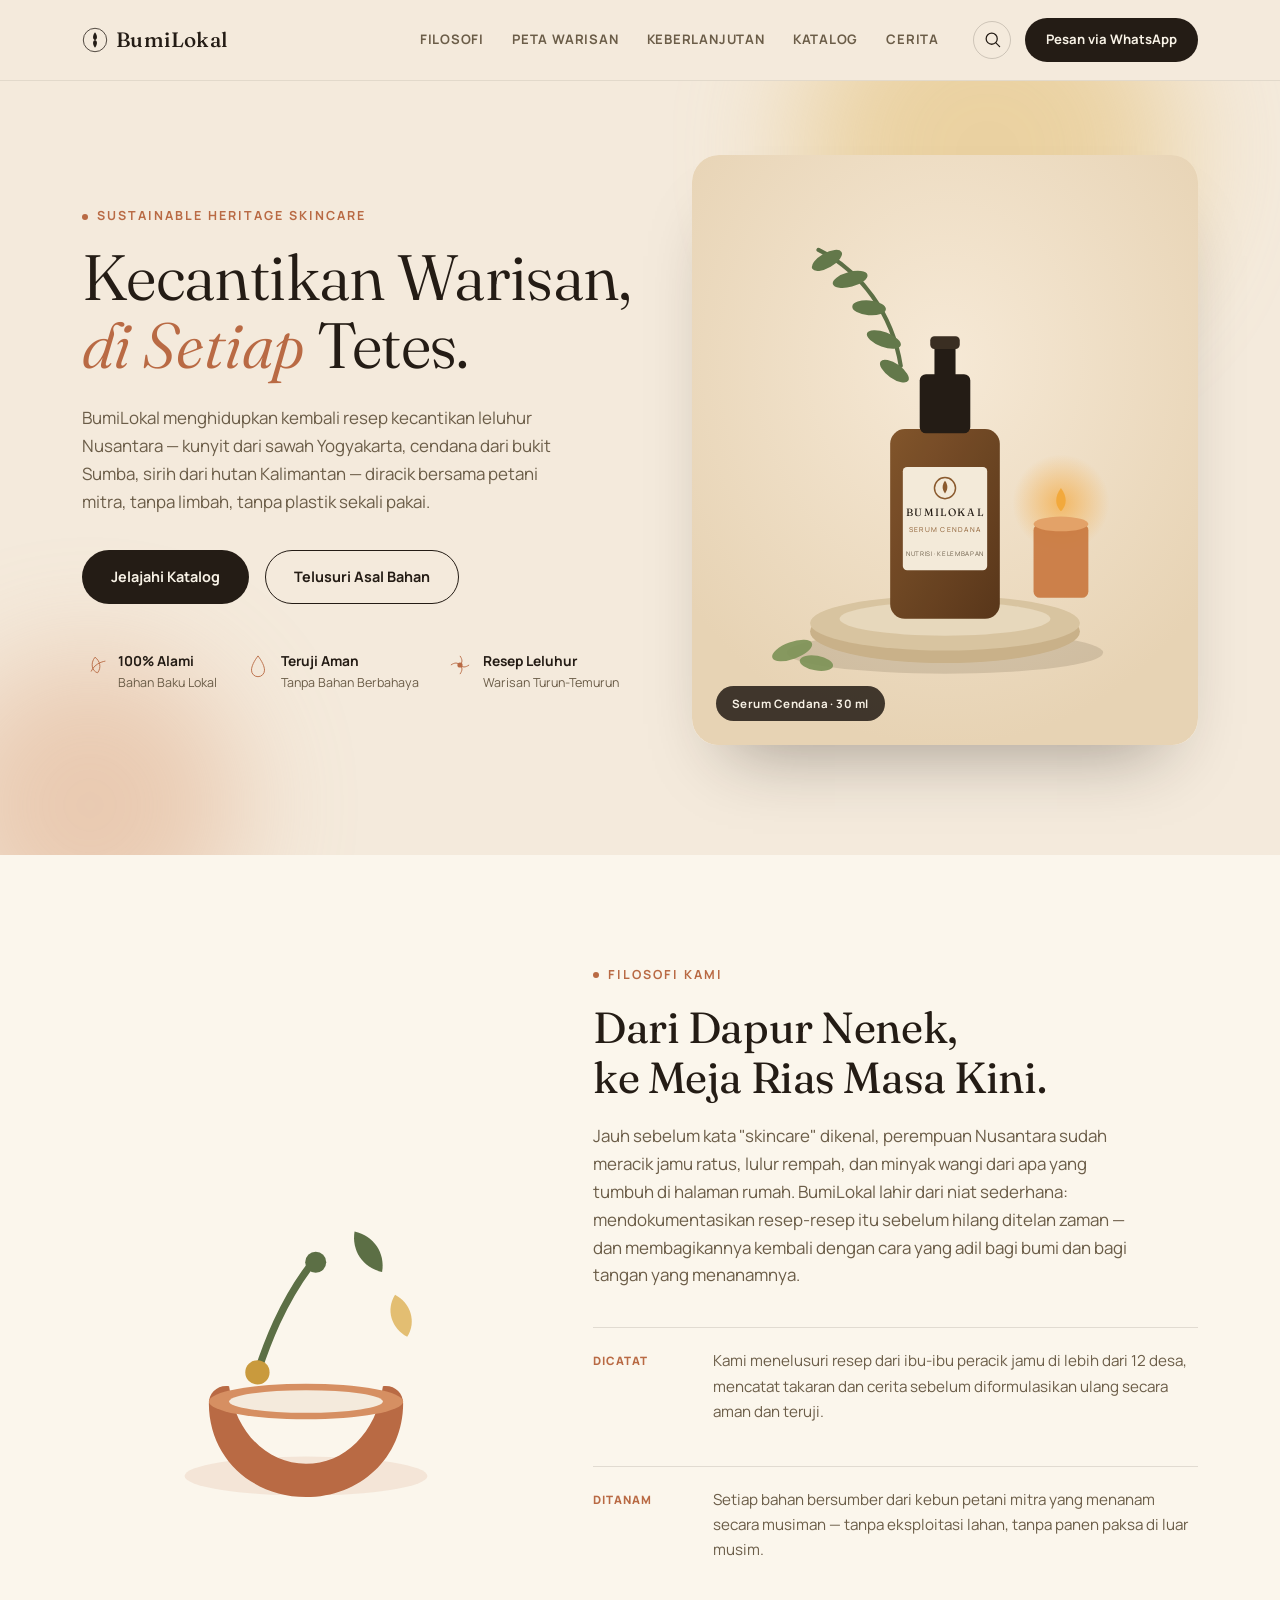
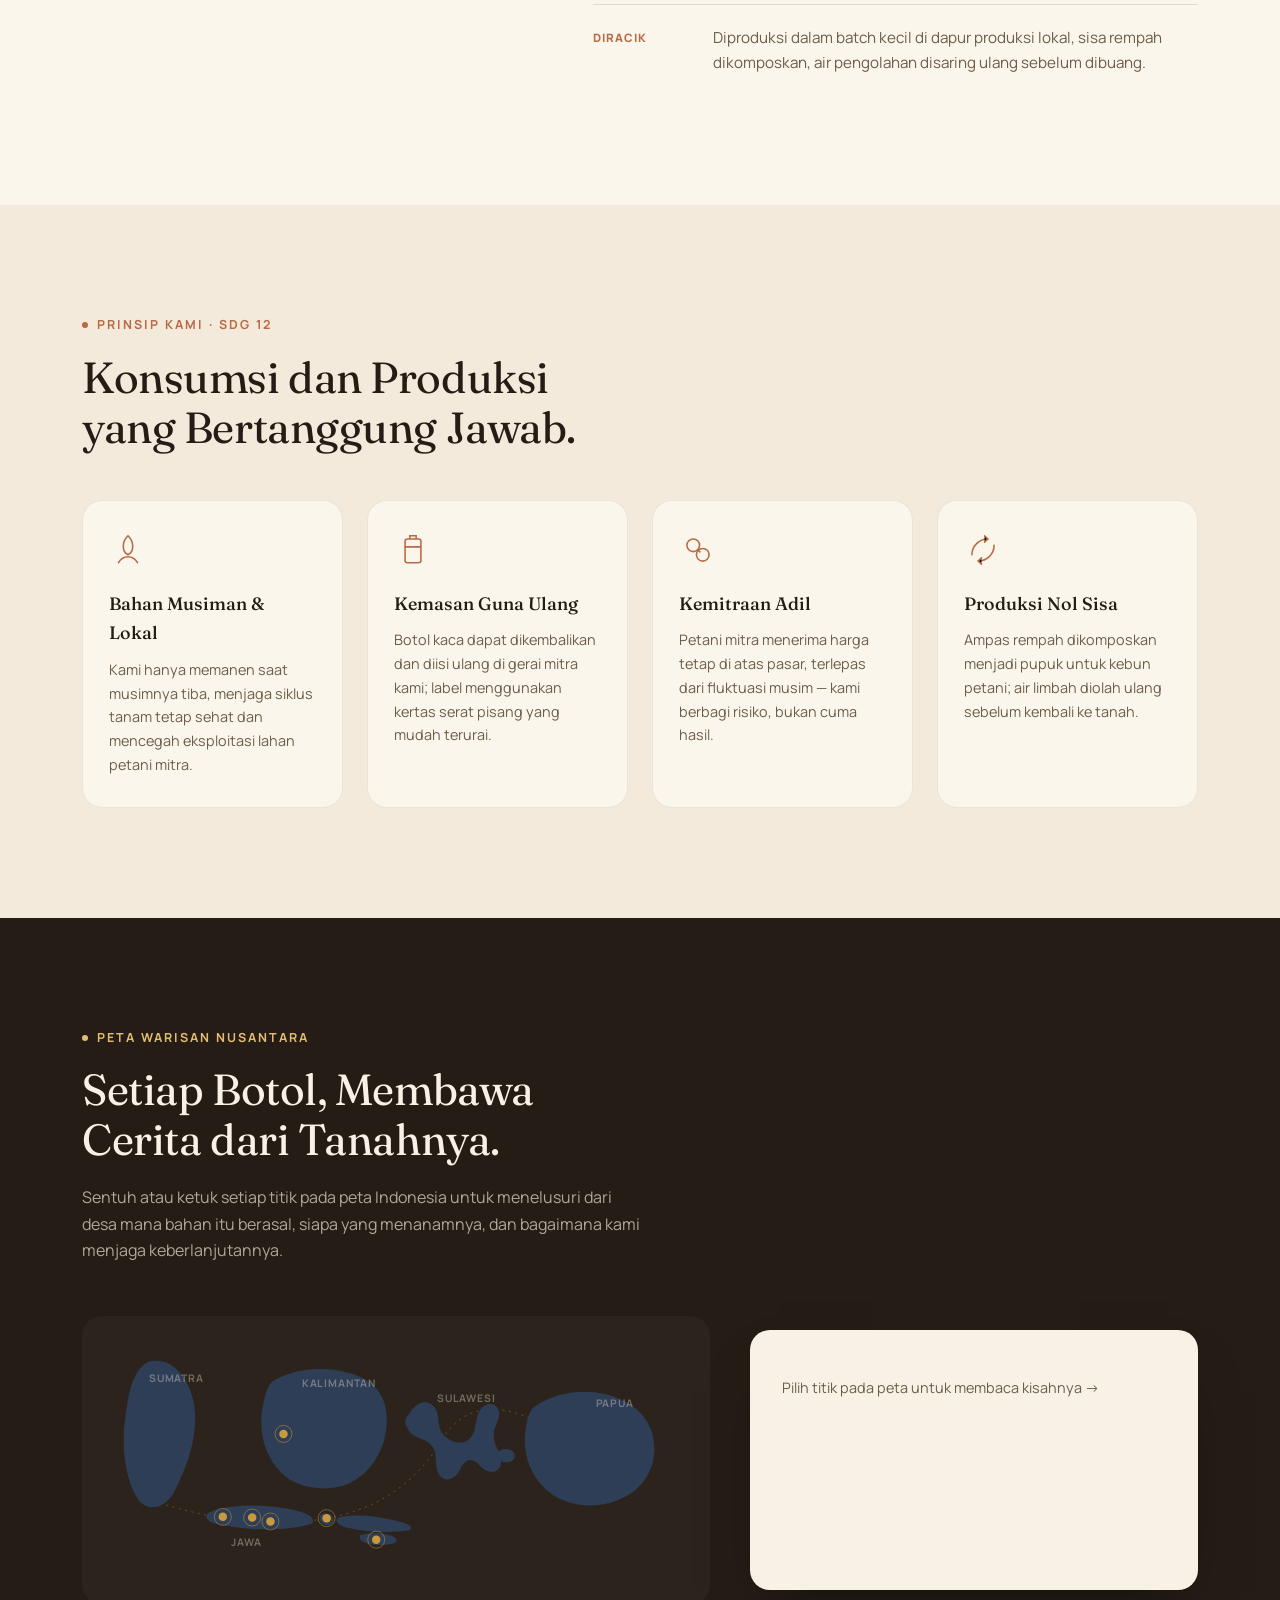
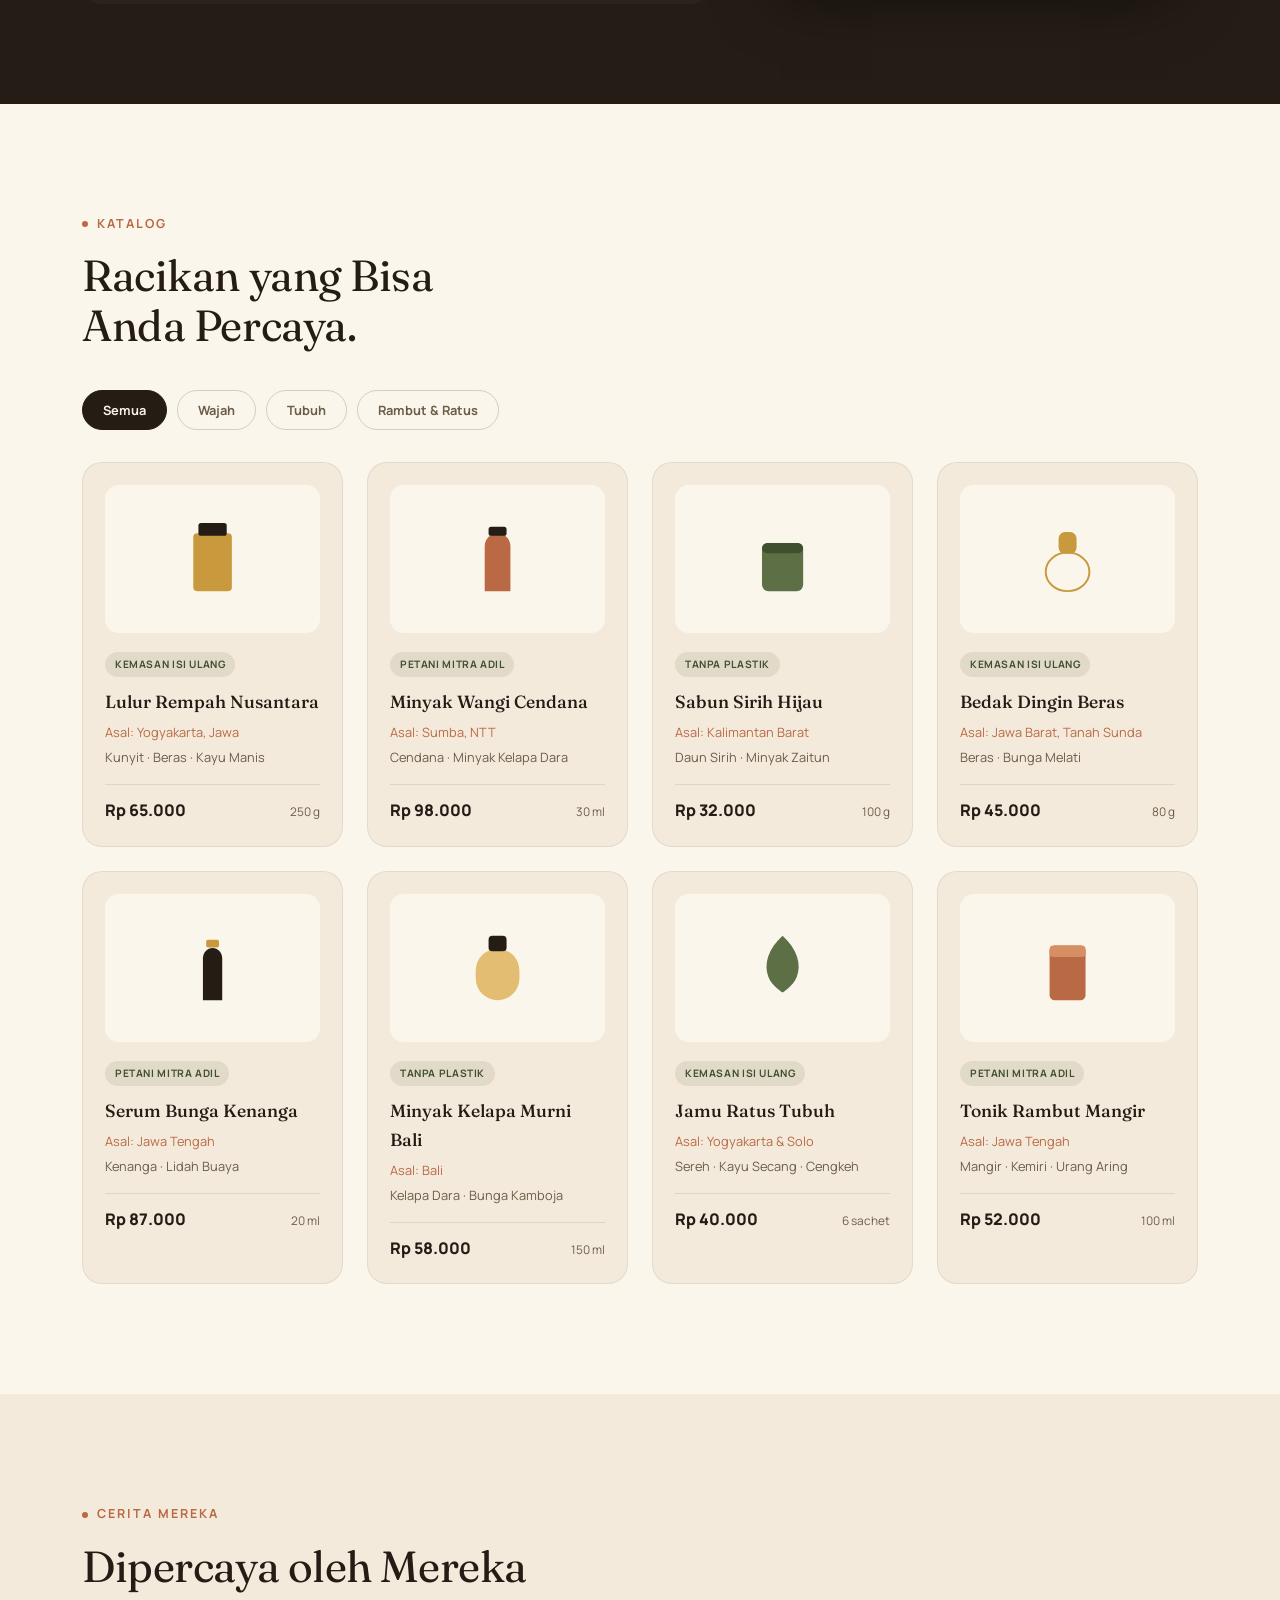
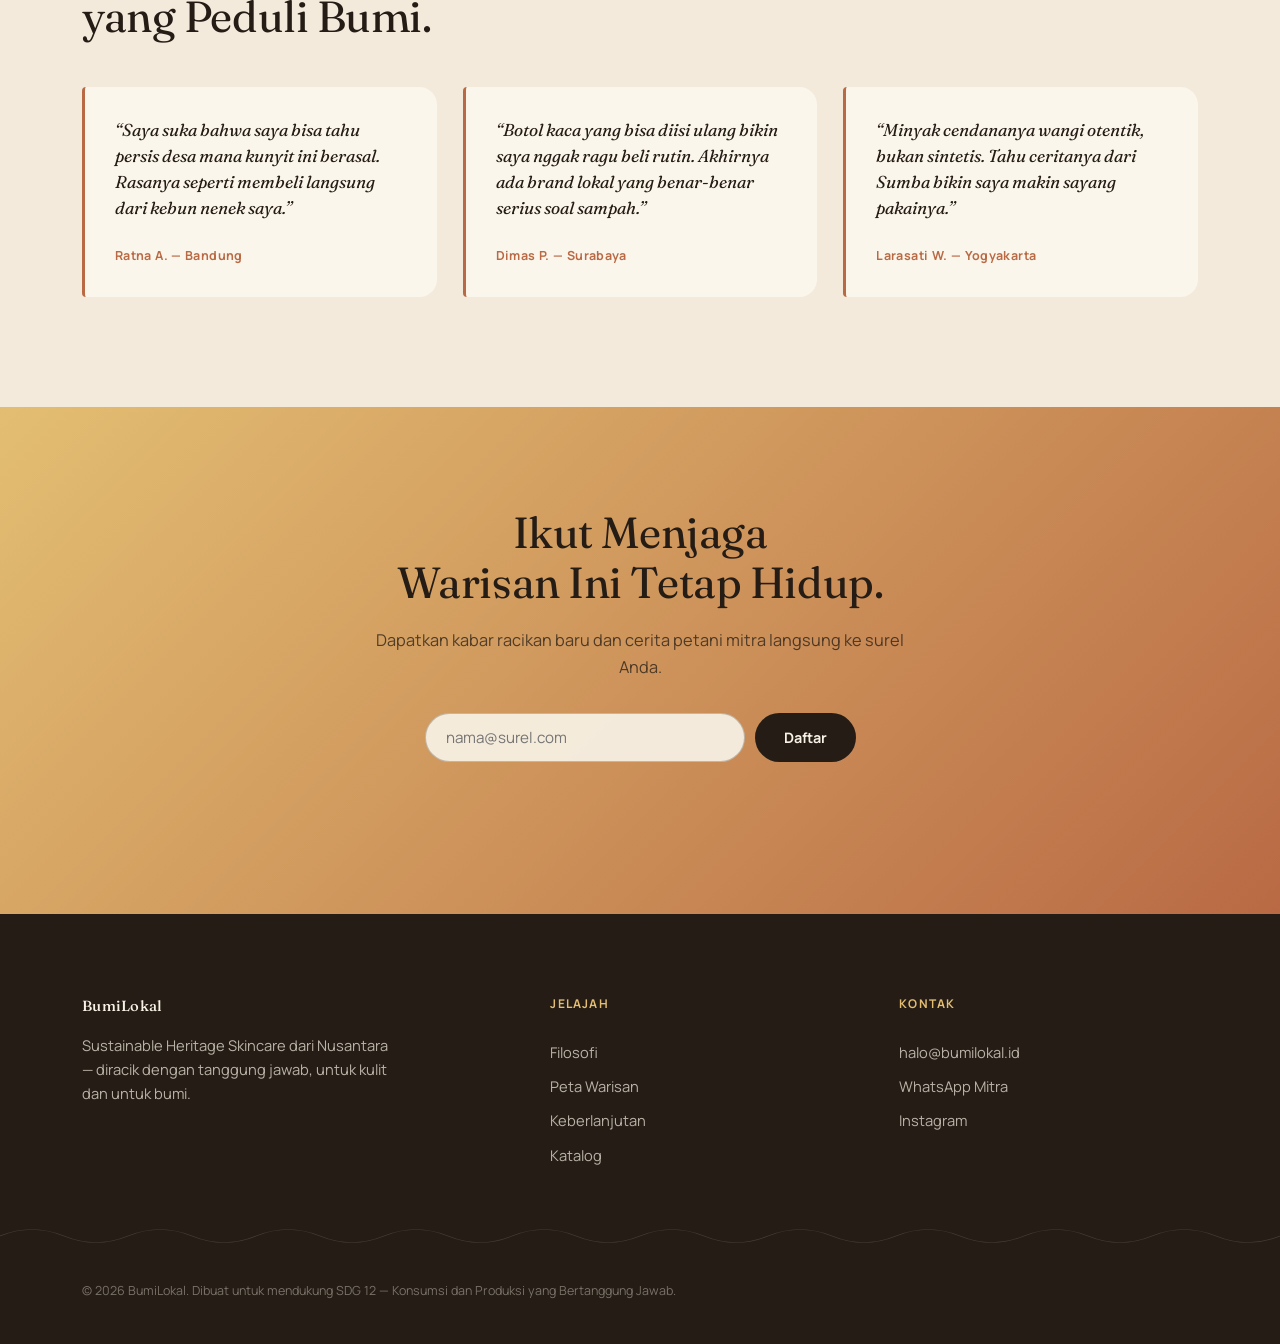
==== index.html @ 976f017e "first commit" ====
<!DOCTYPE html>
<html lang="id">
<head>
<meta charset="UTF-8">
<meta name="viewport" content="width=device-width, initial-scale=1.0">
<title>BumiLokal — Warisan Bumi, Diracik dengan Tanggung Jawab</title>
<meta name="description" content="BumiLokal meracik kosmetik herbal dari resep kecantikan leluhur Nusantara, bersumber dari petani mitra lokal, dengan produksi 100% bertanggung jawab.">
<link rel="preconnect" href="https://fonts.googleapis.com">
<link rel="preconnect" href="https://fonts.gstatic.com" crossorigin>
<link href="https://fonts.googleapis.com/css2?family=Fraunces:ital,opsz,wght@0,9..144,300;0,9..144,340;0,9..144,450;0,9..144,560;1,9..144,340;1,9..144,450&family=Manrope:wght@400;500;600;700;800&display=swap" rel="stylesheet">
<link rel="stylesheet" href="style.css">
</head>
<body>

<!-- ====== NAV ====== -->
<header class="nav" id="nav">
  <div class="nav__inner">
    <a href="#top" class="nav__logo">
      <span class="nav__mark" aria-hidden="true">
        <svg viewBox="0 0 40 40" width="26" height="26"><circle cx="20" cy="20" r="18" fill="none" stroke="currentColor" stroke-width="1.2"/><path d="M20 8c4 5 4 11 0 12-4-1-4-7 0-12Z" fill="currentColor"/><path d="M20 32c-4-5-4-11 0-12 4 1 4 7 0 12Z" fill="currentColor"/></svg>
      </span>
      BumiLokal
    </a>
    <nav class="nav__links" id="navLinks">
      <a href="#filosofi">Filosofi</a>
      <a href="#peta">Peta Warisan</a>
      <a href="#prinsip">Keberlanjutan</a>
      <a href="#katalog">Katalog</a>
      <a href="#cerita">Cerita</a>
    </nav>
    <div class="nav__actions">
      <button class="icon-btn" id="searchToggle" aria-label="Cari produk" aria-expanded="false">
        <svg viewBox="0 0 24 24" width="19" height="19"><circle cx="11" cy="11" r="7" fill="none" stroke="currentColor" stroke-width="1.6"/><path d="M21 21l-5-5" stroke="currentColor" stroke-width="1.6" stroke-linecap="round"/></svg>
      </button>
      <a href="https://wa.me/6281234567890" class="btn btn--dark btn--sm" target="_blank" rel="noopener">Pesan via WhatsApp</a>
    </div>
    <button class="nav__burger" id="burger" aria-label="Buka menu" aria-expanded="false">
      <span></span><span></span><span></span>
    </button>
  </div>
  <div class="nav__search" id="navSearch">
    <div class="nav__search-inner">
      <svg viewBox="0 0 24 24" width="18" height="18"><circle cx="11" cy="11" r="7" fill="none" stroke="currentColor" stroke-width="1.6"/><path d="M21 21l-5-5" stroke="currentColor" stroke-width="1.6" stroke-linecap="round"/></svg>
      <input type="text" id="productSearch" placeholder="Cari produk, mis. “cendana” atau “beras”…">
    </div>
  </div>
</header>

<!-- ====== HERO ====== -->
<section class="hero" id="top">
  <div class="hero__blob hero__blob--1" aria-hidden="true"></div>
  <div class="hero__blob hero__blob--2" aria-hidden="true"></div>

  <div class="container hero__grid">
    <div class="hero__content">
      <p class="eyebrow"><span class="eyebrow__dot"></span>Sustainable Heritage Skincare</p>
      <h1 class="hero__title">
        Kecantikan Warisan,<br>
        <em>di Setiap</em> Tetes.
      </h1>
      <p class="hero__desc">
        BumiLokal menghidupkan kembali resep kecantikan leluhur Nusantara —
        kunyit dari sawah Yogyakarta, cendana dari bukit Sumba, sirih dari
        hutan Kalimantan — diracik bersama petani mitra, tanpa limbah,
        tanpa plastik sekali pakai.
      </p>
      <div class="hero__actions">
        <a href="#katalog" class="btn btn--dark">Jelajahi Katalog</a>
        <a href="#peta" class="btn btn--outline">Telusuri Asal Bahan</a>
      </div>

      <div class="hero__features">
        <div class="hf">
          <svg viewBox="0 0 40 40" class="hf__icon" aria-hidden="true"><path d="M20 8c8 6 10 16 4 24-8-2-12-14-4-24Z" fill="none" stroke="currentColor" stroke-width="1.4"/><path d="M14 30c6-14 22-16 22-16" fill="none" stroke="currentColor" stroke-width="1.4"/></svg>
          <div><strong>100% Alami</strong><span>Bahan Baku Lokal</span></div>
        </div>
        <div class="hf">
          <svg viewBox="0 0 40 40" class="hf__icon" aria-hidden="true"><path d="M20 6c6 8 10 16 10 22a10 10 0 0 1-20 0c0-6 4-14 10-22Z" fill="none" stroke="currentColor" stroke-width="1.4"/></svg>
          <div><strong>Teruji Aman</strong><span>Tanpa Bahan Berbahaya</span></div>
        </div>
        <div class="hf">
          <svg viewBox="0 0 40 40" class="hf__icon" aria-hidden="true"><circle cx="20" cy="20" r="4" fill="currentColor"/><path d="M20 6c4 6 4 10 0 14M20 34c4-6 4-10 0-14M6 20c6-4 10-4 14 0M34 20c-6 4-10 4-14 0" fill="none" stroke="currentColor" stroke-width="1.4"/></svg>
          <div><strong>Resep Leluhur</strong><span>Warisan Turun-Temurun</span></div>
        </div>
      </div>
    </div>

    <div class="hero__visual">
      <div class="hero__frame">
        <svg viewBox="0 0 480 560" class="hero__illustration" aria-hidden="true">
          <defs>
            <radialGradient id="bgGlow" cx="50%" cy="35%" r="65%">
              <stop offset="0%" stop-color="#F6E9D6"/>
              <stop offset="100%" stop-color="#E7D3B4"/>
            </radialGradient>
            <linearGradient id="bottleGlass" x1="0" y1="0" x2="1" y2="1">
              <stop offset="0%" stop-color="#8A5A2E"/>
              <stop offset="100%" stop-color="#5E3A1C"/>
            </linearGradient>
            <radialGradient id="flameGlow" cx="50%" cy="50%" r="50%">
              <stop offset="0%" stop-color="#F3B45B" stop-opacity="0.9"/>
              <stop offset="100%" stop-color="#F3B45B" stop-opacity="0"/>
            </radialGradient>
          </defs>

          <rect x="0" y="0" width="480" height="560" rx="26" fill="url(#bgGlow)"/>

          <!-- soft shadow podium -->
          <ellipse cx="240" cy="472" rx="150" ry="20" fill="#3A2A18" opacity="0.14"/>
          <!-- stone podium -->
          <ellipse cx="240" cy="452" rx="128" ry="30" fill="#C9B189"/>
          <ellipse cx="240" cy="444" rx="128" ry="26" fill="#D8C4A0"/>
          <ellipse cx="240" cy="440" rx="100" ry="16" fill="#E7D8BC"/>

          <!-- candle -->
          <g transform="translate(350,330)">
            <circle r="46" fill="url(#flameGlow)"/>
            <rect x="-26" y="20" width="52" height="70" rx="6" fill="#C9773E" opacity="0.9"/>
            <ellipse cx="0" cy="20" rx="26" ry="7" fill="#E3A268"/>
            <path d="M0 -14c6 8 6 16 0 22-6-6-6-14 0-22Z" fill="#F2A93C"/>
          </g>

          <!-- olive branch -->
          <g stroke="#5C6F45" stroke-width="4" fill="none" stroke-linecap="round">
            <path d="M120 90c40 20 70 60 78 110"/>
          </g>
          <g fill="#63784A">
            <ellipse cx="128" cy="100" rx="16" ry="7" transform="rotate(-30 128 100)"/>
            <ellipse cx="150" cy="118" rx="17" ry="7" transform="rotate(-15 150 118)"/>
            <ellipse cx="168" cy="145" rx="16" ry="7" transform="rotate(5 168 145)"/>
            <ellipse cx="182" cy="175" rx="17" ry="7" transform="rotate(20 182 175)"/>
            <ellipse cx="192" cy="205" rx="16" ry="7" transform="rotate(35 192 205)"/>
          </g>

          <!-- dropper bottle -->
          <g transform="translate(240,300)">
            <rect x="-52" y="-40" width="104" height="180" rx="14" fill="url(#bottleGlass)"/>
            <rect x="-52" y="-40" width="104" height="180" rx="14" fill="#000" opacity="0.06"/>
            <rect x="-24" y="-92" width="48" height="56" rx="6" fill="#241C15"/>
            <rect x="-10" y="-118" width="20" height="30" fill="#241C15"/>
            <rect x="-14" y="-128" width="28" height="12" rx="4" fill="#3A2E22"/>

            <!-- label -->
            <rect x="-40" y="-4" width="80" height="98" rx="4" fill="#F3EAD9"/>
            <circle cx="0" cy="16" r="10" fill="none" stroke="#8A5A2E" stroke-width="1.4"/>
            <path d="M0 9c3 4 3 8 0 12-3-4-3-8 0-12Z" fill="#8A5A2E"/>
            <text x="0" y="42" text-anchor="middle" font-family="Fraunces, serif" font-size="10" letter-spacing="1.5" fill="#241C15">BUMILOKAL</text>
            <text x="0" y="58" text-anchor="middle" font-family="Manrope, sans-serif" font-size="6.5" letter-spacing="1.2" fill="#8A5A2E">SERUM CENDANA</text>
            <text x="0" y="80" text-anchor="middle" font-family="Manrope, sans-serif" font-size="6" letter-spacing="0.6" fill="#6B5D48">NUTRISI · KELEMBAPAN</text>
          </g>

          <!-- small leaves foreground -->
          <g fill="#7C9256" opacity="0.9">
            <ellipse cx="95" cy="470" rx="20" ry="8" transform="rotate(-20 95 470)"/>
            <ellipse cx="118" cy="482" rx="16" ry="7" transform="rotate(10 118 482)"/>
          </g>
        </svg>
        <span class="hero__frame-tag">Serum Cendana · 30 ml</span>
      </div>
    </div>
  </div>
</section>

<!-- ====== FILOSOFI / STORYTELLING ====== -->
<section class="story" id="filosofi">
  <div class="container story__grid">
    <div class="story__art" aria-hidden="true">
      <svg viewBox="0 0 420 480" class="story__illustration">
        <ellipse cx="210" cy="420" rx="150" ry="24" fill="var(--clay)" opacity="0.12"/>
        <path d="M90 330c0 68 54 116 120 116s120-48 120-116c0-13-11-23-25-21-8 58-48 96-95 96s-87-38-95-96c-14-2-25 8-25 21Z" fill="var(--clay)"/>
        <ellipse cx="210" cy="328" rx="120" ry="22" fill="var(--clay-light)"/>
        <ellipse cx="210" cy="328" rx="95" ry="14" fill="var(--paper)"/>
        <path d="M150 292c10-30 30-88 70-138" stroke="var(--sirih)" stroke-width="9" stroke-linecap="round" fill="none"/>
        <circle cx="150" cy="292" r="15" fill="var(--turmeric)"/>
        <circle cx="222" cy="156" r="13" fill="var(--sirih)"/>
        <g class="floating-leaf"><path d="M270 118c24 5 38 27 34 50-24-5-38-27-34-50Z" fill="var(--sirih)"/></g>
        <g class="floating-leaf floating-leaf--slow"><path d="M320 196c19 10 27 33 15 52-19-10-27-33-15-52Z" fill="var(--turmeric-light)"/></g>
      </svg>
    </div>

    <div class="story__text">
      <p class="eyebrow"><span class="eyebrow__dot"></span>Filosofi Kami</p>
      <h2 class="h2">Dari Dapur Nenek,<br>ke Meja Rias Masa Kini.</h2>
      <p class="story__lead">
        Jauh sebelum kata "skincare" dikenal, perempuan Nusantara sudah
        meracik jamu ratus, lulur rempah, dan minyak wangi dari apa yang
        tumbuh di halaman rumah. BumiLokal lahir dari niat sederhana:
        mendokumentasikan resep-resep itu sebelum hilang ditelan zaman —
        dan membagikannya kembali dengan cara yang adil bagi bumi dan
        bagi tangan yang menanamnya.
      </p>

      <div class="story__panels">
        <div class="panel">
          <span class="panel__mark">Dicatat</span>
          <p>Kami menelusuri resep dari ibu-ibu peracik jamu di lebih dari
          12 desa, mencatat takaran dan cerita sebelum diformulasikan
          ulang secara aman dan teruji.</p>
        </div>
        <div class="panel">
          <span class="panel__mark">Ditanam</span>
          <p>Setiap bahan bersumber dari kebun petani mitra yang menanam
          secara musiman — tanpa eksploitasi lahan, tanpa panen paksa di
          luar musim.</p>
        </div>
        <div class="panel">
          <span class="panel__mark">Diracik</span>
          <p>Diproduksi dalam batch kecil di dapur produksi lokal, sisa
          rempah dikomposkan, air pengolahan disaring ulang sebelum
          dibuang.</p>
        </div>
      </div>
    </div>
  </div>
</section>

<!-- ====== PRINSIP KEBERLANJUTAN (SDG 12) ====== -->
<section class="prinsip" id="prinsip">
  <div class="container">
    <p class="eyebrow"><span class="eyebrow__dot"></span>Prinsip Kami · SDG 12</p>
    <h2 class="h2">Konsumsi dan Produksi<br>yang Bertanggung Jawab.</h2>

    <div class="prinsip__grid">
      <article class="prinsip-card">
        <svg class="prinsip-card__icon" viewBox="0 0 48 48" aria-hidden="true"><path d="M24 6c8 8 8 20 0 24-8-4-8-16 0-24Z" fill="none" stroke="currentColor" stroke-width="2"/><path d="M12 40c6-10 18-10 24 0" fill="none" stroke="currentColor" stroke-width="2" stroke-linecap="round"/></svg>
        <h3>Bahan Musiman &amp; Lokal</h3>
        <p>Kami hanya memanen saat musimnya tiba, menjaga siklus tanam tetap sehat dan mencegah eksploitasi lahan petani mitra.</p>
      </article>
      <article class="prinsip-card">
        <svg class="prinsip-card__icon" viewBox="0 0 48 48" aria-hidden="true"><rect x="14" y="10" width="20" height="30" rx="3" fill="none" stroke="currentColor" stroke-width="2"/><path d="M14 20h20M20 10v-4h8v4" fill="none" stroke="currentColor" stroke-width="2"/></svg>
        <h3>Kemasan Guna Ulang</h3>
        <p>Botol kaca dapat dikembalikan dan diisi ulang di gerai mitra kami; label menggunakan kertas serat pisang yang mudah terurai.</p>
      </article>
      <article class="prinsip-card">
        <svg class="prinsip-card__icon" viewBox="0 0 48 48" aria-hidden="true"><circle cx="18" cy="18" r="8" fill="none" stroke="currentColor" stroke-width="2"/><circle cx="30" cy="30" r="8" fill="none" stroke="currentColor" stroke-width="2"/><path d="M23 23l4 4" stroke="currentColor" stroke-width="2"/></svg>
        <h3>Kemitraan Adil</h3>
        <p>Petani mitra menerima harga tetap di atas pasar, terlepas dari fluktuasi musim — kami berbagi risiko, bukan cuma hasil.</p>
      </article>
      <article class="prinsip-card">
        <svg class="prinsip-card__icon" viewBox="0 0 48 48" aria-hidden="true"><path d="M10 30c0-11 9-20 20-20M38 18c0 11-9 20-20 20" fill="none" stroke="currentColor" stroke-width="2" stroke-linecap="round"/><path d="M26 6l4 4-4 4M22 42l-4-4 4-4" stroke="currentColor" stroke-width="2" stroke-linecap="round"/></svg>
        <h3>Produksi Nol Sisa</h3>
        <p>Ampas rempah dikomposkan menjadi pupuk untuk kebun petani; air limbah diolah ulang sebelum kembali ke tanah.</p>
      </article>
    </div>
  </div>
</section>

<!-- ====== PETA WARISAN (SIGNATURE INTERACTIVE) ====== -->
<section class="heritage" id="peta">
  <div class="container">
    <p class="eyebrow eyebrow--light"><span class="eyebrow__dot eyebrow__dot--light"></span>Peta Warisan Nusantara</p>
    <h2 class="h2 h2--light">Setiap Botol, Membawa<br>Cerita dari Tanahnya.</h2>
    <p class="heritage__lead">
      Sentuh atau ketuk setiap titik pada peta Indonesia untuk menelusuri
      dari desa mana bahan itu berasal, siapa yang menanamnya, dan
      bagaimana kami menjaga keberlanjutannya.
    </p>
  </div>

  <div class="heritage__wrap container">
    <div class="heritage__map">
      <svg viewBox="0 0 900 380" class="heritage__svg" id="archipelago" role="img" aria-label="Peta interaktif asal bahan Nusantara">
        <path d="M70 250 Q 220 300 340 280 T 520 160 T 730 170" fill="none" stroke="var(--turmeric)" stroke-width="1.4" stroke-dasharray="2 8" stroke-linecap="round" opacity="0.4"/>

        <!-- Sumatra -->
        <path d="M70,40 C100,30 130,55 140,100 C150,150 130,200 110,240 C95,265 70,270 55,250 C35,220 30,170 35,130 C40,90 45,55 70,40 Z" class="island"/>
        <!-- Kalimantan -->
        <path d="M260,70 C300,45 360,45 400,65 C430,80 440,110 435,145 C430,180 410,210 380,225 C345,240 300,235 275,210 C250,185 240,150 245,115 C248,95 252,80 260,70 Z" class="island"/>
        <!-- Sulawesi -->
        <path d="M470,120 C480,100 500,95 510,110 C518,122 512,138 522,150 C535,165 555,168 565,155 C575,142 570,125 580,112 C590,100 605,102 608,116 C610,130 598,140 600,155 C602,172 615,185 610,200 C605,212 588,210 578,198 C566,184 555,190 548,205 C540,222 522,225 515,210 C508,195 515,180 505,168 C495,155 478,158 470,145 C463,133 462,128 470,120 Z" class="island"/>
        <!-- Papua -->
        <path d="M660,110 C700,80 760,78 800,100 C835,118 850,150 845,185 C840,220 815,245 780,255 C745,265 705,258 680,235 C655,212 645,180 648,150 C650,133 652,120 660,110 Z" class="island"/>
        <!-- Java -->
        <path d="M165,270 C200,255 260,258 300,268 C320,273 328,282 320,288 C280,300 220,298 175,288 C160,284 155,276 165,270 Z" class="island"/>
        <!-- Bali -->
        <path d="M338,272 C348,270 356,276 354,284 C352,290 342,292 336,286 C332,280 332,275 338,272 Z" class="island"/>
        <!-- Nusa Tenggara -->
        <path d="M362,278 C390,272 420,276 445,282 C465,286 480,292 470,298 C440,302 400,300 370,292 C360,288 356,282 362,278 Z" class="island"/>
        <!-- Sumba -->
        <path d="M395,305 C415,300 440,302 450,310 C455,316 445,320 425,320 C405,320 392,314 395,305 Z" class="island"/>
        <!-- Maluku (kecil) -->
        <path d="M610,175 C622,170 634,176 632,186 C630,194 616,196 608,190 C602,184 604,178 610,175 Z" class="island"/>

        <!-- pins -->
        <g class="pin" data-id="yogya" tabindex="0" role="button" aria-label="Yogyakarta — Kunyit dan Beras">
          <circle cx="230" cy="278" r="6.5" class="pin__dot"/><circle cx="230" cy="278" r="13" class="pin__pulse"/>
        </g>
        <g class="pin" data-id="sunda" tabindex="0" role="button" aria-label="Jawa Barat — Beras dan Melati">
          <circle cx="185" cy="277" r="6.5" class="pin__dot"/><circle cx="185" cy="277" r="13" class="pin__pulse"/>
        </g>
        <g class="pin" data-id="kalimantan" tabindex="0" role="button" aria-label="Kalimantan Barat — Sirih">
          <circle cx="278" cy="150" r="6.5" class="pin__dot"/><circle cx="278" cy="150" r="13" class="pin__pulse"/>
        </g>
        <g class="pin" data-id="kenanga" tabindex="0" role="button" aria-label="Jawa Tengah — Kenanga">
          <circle cx="258" cy="284" r="6.5" class="pin__dot"/><circle cx="258" cy="284" r="13" class="pin__pulse"/>
        </g>
        <g class="pin" data-id="bali" tabindex="0" role="button" aria-label="Bali — Kelapa">
          <circle cx="344" cy="279" r="6.5" class="pin__dot"/><circle cx="344" cy="279" r="13" class="pin__pulse"/>
        </g>
        <g class="pin" data-id="sumba" tabindex="0" role="button" aria-label="Sumba, NTT — Cendana">
          <circle cx="420" cy="312" r="6.5" class="pin__dot"/><circle cx="420" cy="312" r="13" class="pin__pulse"/>
        </g>
      </svg>
      <div class="heritage__map-labels" aria-hidden="true">
        <span style="left:8%; top:14%;">Sumatra</span>
        <span style="left:34%; top:16%;">Kalimantan</span>
        <span style="left:57%; top:22%;">Sulawesi</span>
        <span style="left:84%; top:24%;">Papua</span>
        <span style="left:22%; top:80%;">Jawa</span>
      </div>
    </div>

    <aside class="heritage__card" id="heritageCard">
      <p class="heritage__card-hint">Pilih titik pada peta untuk membaca kisahnya →</p>
    </aside>
  </div>
</section>

<!-- ====== KATALOG PRODUK ====== -->
<section class="katalog" id="katalog">
  <div class="container">
    <p class="eyebrow"><span class="eyebrow__dot"></span>Katalog</p>
    <h2 class="h2">Racikan yang Bisa<br>Anda Percaya.</h2>

    <div class="katalog__filter" role="tablist" aria-label="Filter kategori produk">
      <button class="filter-btn is-active" data-filter="semua" role="tab" aria-selected="true">Semua</button>
      <button class="filter-btn" data-filter="wajah" role="tab" aria-selected="false">Wajah</button>
      <button class="filter-btn" data-filter="tubuh" role="tab" aria-selected="false">Tubuh</button>
      <button class="filter-btn" data-filter="rambut" role="tab" aria-selected="false">Rambut &amp; Ratus</button>
    </div>

    <p class="katalog__empty" id="katalogEmpty" hidden>Tidak ada produk yang cocok dengan pencarian Anda.</p>

    <div class="katalog__grid" id="katalogGrid">
      <article class="product" data-cat="tubuh" data-name="lulur rempah nusantara kunyit beras kayu manis">
        <div class="product__visual"><svg viewBox="0 0 120 140" aria-hidden="true"><rect x="30" y="30" width="60" height="90" rx="6" fill="var(--turmeric)"/><rect x="38" y="14" width="44" height="20" rx="4" fill="var(--espresso)"/></svg></div>
        <span class="product__badge">Kemasan Isi Ulang</span>
        <h3>Lulur Rempah Nusantara</h3>
        <p class="product__origin">Asal: Yogyakarta, Jawa</p>
        <p class="product__ing">Kunyit · Beras · Kayu Manis</p>
        <div class="product__foot"><span class="product__price">Rp 65.000</span><span class="product__size">250 g</span></div>
      </article>

      <article class="product" data-cat="wajah" data-name="minyak wangi cendana sumba nusa tenggara timur">
        <div class="product__visual"><svg viewBox="0 0 120 140" aria-hidden="true"><path d="M40 120V50c0-11 9-20 20-20s20 9 20 20v70Z" fill="var(--clay)"/><rect x="46" y="20" width="28" height="14" rx="4" fill="var(--espresso)"/></svg></div>
        <span class="product__badge">Petani Mitra Adil</span>
        <h3>Minyak Wangi Cendana</h3>
        <p class="product__origin">Asal: Sumba, NTT</p>
        <p class="product__ing">Cendana · Minyak Kelapa Dara</p>
        <div class="product__foot"><span class="product__price">Rp 98.000</span><span class="product__size">30 ml</span></div>
      </article>

      <article class="product" data-cat="tubuh" data-name="sabun sirih hijau kalimantan barat">
        <div class="product__visual"><svg viewBox="0 0 120 140" aria-hidden="true"><rect x="28" y="45" width="64" height="75" rx="10" fill="var(--sirih)"/><rect x="28" y="45" width="64" height="16" rx="8" fill="var(--sirih-dark)"/></svg></div>
        <span class="product__badge">Tanpa Plastik</span>
        <h3>Sabun Sirih Hijau</h3>
        <p class="product__origin">Asal: Kalimantan Barat</p>
        <p class="product__ing">Daun Sirih · Minyak Zaitun</p>
        <div class="product__foot"><span class="product__price">Rp 32.000</span><span class="product__size">100 g</span></div>
      </article>

      <article class="product" data-cat="wajah" data-name="bedak dingin beras jawa barat sunda melati">
        <div class="product__visual"><svg viewBox="0 0 120 140" aria-hidden="true"><ellipse cx="60" cy="90" rx="34" ry="30" fill="var(--paper-alt)" stroke="var(--turmeric)" stroke-width="3"/><rect x="46" y="28" width="28" height="34" rx="10" fill="var(--turmeric)"/></svg></div>
        <span class="product__badge">Kemasan Isi Ulang</span>
        <h3>Bedak Dingin Beras</h3>
        <p class="product__origin">Asal: Jawa Barat, Tanah Sunda</p>
        <p class="product__ing">Beras · Bunga Melati</p>
        <div class="product__foot"><span class="product__price">Rp 45.000</span><span class="product__size">80 g</span></div>
      </article>

      <article class="product" data-cat="wajah" data-name="serum bunga kenanga jawa tengah lidah buaya">
        <div class="product__visual"><svg viewBox="0 0 120 140" aria-hidden="true"><path d="M45 120V55c0-9 7-16 15-16s15 7 15 16v65Z" fill="var(--espresso)"/><rect x="50" y="26" width="20" height="12" rx="3" fill="var(--turmeric)"/></svg></div>
        <span class="product__badge">Petani Mitra Adil</span>
        <h3>Serum Bunga Kenanga</h3>
        <p class="product__origin">Asal: Jawa Tengah</p>
        <p class="product__ing">Kenanga · Lidah Buaya</p>
        <div class="product__foot"><span class="product__price">Rp 87.000</span><span class="product__size">20 ml</span></div>
      </article>

      <article class="product" data-cat="rambut" data-name="minyak kelapa murni bali kamboja">
        <div class="product__visual"><svg viewBox="0 0 120 140" aria-hidden="true"><rect x="26" y="40" width="68" height="80" rx="34" fill="var(--turmeric-light)"/><rect x="46" y="20" width="28" height="24" rx="6" fill="var(--espresso)"/></svg></div>
        <span class="product__badge">Tanpa Plastik</span>
        <h3>Minyak Kelapa Murni Bali</h3>
        <p class="product__origin">Asal: Bali</p>
        <p class="product__ing">Kelapa Dara · Bunga Kamboja</p>
        <div class="product__foot"><span class="product__price">Rp 58.000</span><span class="product__size">150 ml</span></div>
      </article>

      <article class="product" data-cat="rambut" data-name="jamu ratus tubuh yogyakarta solo sereh secang cengkeh">
        <div class="product__visual"><svg viewBox="0 0 120 140" aria-hidden="true"><path d="M60 20c-22 20-30 44-22 64 6 15 22 24 22 24s16-9 22-24c8-20 0-44-22-64Z" fill="var(--sirih)"/></svg></div>
        <span class="product__badge">Kemasan Isi Ulang</span>
        <h3>Jamu Ratus Tubuh</h3>
        <p class="product__origin">Asal: Yogyakarta &amp; Solo</p>
        <p class="product__ing">Sereh · Kayu Secang · Cengkeh</p>
        <div class="product__foot"><span class="product__price">Rp 40.000</span><span class="product__size">6 sachet</span></div>
      </article>

      <article class="product" data-cat="rambut" data-name="tonik rambut mangir jawa tengah kemiri urang aring">
        <div class="product__visual"><svg viewBox="0 0 120 140" aria-hidden="true"><rect x="32" y="35" width="56" height="85" rx="8" fill="var(--clay)"/><rect x="32" y="35" width="56" height="18" rx="6" fill="var(--clay-light)"/></svg></div>
        <span class="product__badge">Petani Mitra Adil</span>
        <h3>Tonik Rambut Mangir</h3>
        <p class="product__origin">Asal: Jawa Tengah</p>
        <p class="product__ing">Mangir · Kemiri · Urang Aring</p>
        <div class="product__foot"><span class="product__price">Rp 52.000</span><span class="product__size">100 ml</span></div>
      </article>
    </div>
  </div>
</section>

<!-- ====== TESTIMONI ====== -->
<section class="testimoni" id="cerita">
  <div class="container">
    <p class="eyebrow"><span class="eyebrow__dot"></span>Cerita Mereka</p>
    <h2 class="h2">Dipercaya oleh Mereka<br>yang Peduli Bumi.</h2>

    <div class="testimoni__grid">
      <blockquote class="testi">
        <p>“Saya suka bahwa saya bisa tahu persis desa mana kunyit ini berasal. Rasanya seperti membeli langsung dari kebun nenek saya.”</p>
        <cite>Ratna A. — Bandung</cite>
      </blockquote>
      <blockquote class="testi">
        <p>“Botol kaca yang bisa diisi ulang bikin saya nggak ragu beli rutin. Akhirnya ada brand lokal yang benar-benar serius soal sampah.”</p>
        <cite>Dimas P. — Surabaya</cite>
      </blockquote>
      <blockquote class="testi">
        <p>“Minyak cendananya wangi otentik, bukan sintetis. Tahu ceritanya dari Sumba bikin saya makin sayang pakainya.”</p>
        <cite>Larasati W. — Yogyakarta</cite>
      </blockquote>
    </div>
  </div>
</section>

<!-- ====== CTA NEWSLETTER ====== -->
<section class="cta">
  <div class="container cta__inner">
    <h2 class="h2">Ikut Menjaga<br>Warisan Ini Tetap Hidup.</h2>
    <p>Dapatkan kabar racikan baru dan cerita petani mitra langsung ke surel Anda.</p>
    <form class="cta__form" id="ctaForm">
      <label for="ctaEmail" class="sr-only">Alamat surel</label>
      <input type="email" id="ctaEmail" placeholder="nama@surel.com" required>
      <button type="submit" class="btn btn--dark">Daftar</button>
    </form>
    <p class="cta__note" id="ctaNote" aria-live="polite"></p>
  </div>
</section>

<!-- ====== FOOTER ====== -->
<footer class="footer">
  <div class="container footer__grid">
    <div class="footer__brand">
      <p class="nav__logo footer__logo">BumiLokal</p>
      <p>Sustainable Heritage Skincare dari Nusantara — diracik dengan tanggung jawab, untuk kulit dan untuk bumi.</p>
    </div>
    <div class="footer__col">
      <h4>Jelajah</h4>
      <a href="#filosofi">Filosofi</a>
      <a href="#peta">Peta Warisan</a>
      <a href="#prinsip">Keberlanjutan</a>
      <a href="#katalog">Katalog</a>
    </div>
    <div class="footer__col">
      <h4>Kontak</h4>
      <a href="mailto:halo@bumilokal.id">halo@bumilokal.id</a>
      <a href="https://wa.me/6281234567890" target="_blank" rel="noopener">WhatsApp Mitra</a>
      <a href="#">Instagram</a>
    </div>
  </div>
  <svg class="footer__motif" viewBox="0 0 1200 40" preserveAspectRatio="none" aria-hidden="true">
    <path d="M0 20 Q30 0 60 20 T120 20 T180 20 T240 20 T300 20 T360 20 T420 20 T480 20 T540 20 T600 20 T660 20 T720 20 T780 20 T840 20 T900 20 T960 20 T1020 20 T1080 20 T1140 20 T1200 20" fill="none" stroke="currentColor" stroke-width="1"/>
  </svg>
  <div class="container footer__bottom">
    <p>© 2026 BumiLokal. Dibuat untuk mendukung SDG 12 — Konsumsi dan Produksi yang Bertanggung Jawab.</p>
  </div>
</footer>

<script src="script.js"></script>
</body>
</html>
---- style.css ----
/* =========================================================
   BumiLokal — Sustainable Heritage Skincare
   Design tokens — warm heritage-luxury palette
   ========================================================= */
:root{
  --paper: #F4EADC;
  --paper-alt: #FBF6EC;
  --paper-deep: #E9DAC1;
  --ink: #241C15;
  --ink-soft: #6B5D48;

  --clay: #B96A44;
  --clay-light: #D68F62;
  --clay-deep: #8F4E30;

  --turmeric: #C99A3D;
  --turmeric-light: #E3BE72;

  --sirih: #5C6F45;
  --sirih-dark: #40502F;

  --indigo: #2E3E56;

  --espresso: #241C15;
  --espresso-soft: #34281C;
  --cream: #F8F2E6;

  --font-display: "Fraunces", serif;
  --font-body: "Manrope", sans-serif;

  --container: 1180px;
  --radius: 20px;
  --ease: cubic-bezier(.22,.9,.35,1);
}

*,*::before,*::after{ box-sizing: border-box; }
html{ scroll-behavior: smooth; }
body{
  margin:0;
  background: var(--paper);
  color: var(--ink);
  font-family: var(--font-body);
  font-size: 16px;
  line-height: 1.65;
  -webkit-font-smoothing: antialiased;
}
img,svg{ display:block; max-width:100%; }
a{ color: inherit; text-decoration:none; }
.sr-only{
  position:absolute; width:1px; height:1px; padding:0; margin:-1px;
  overflow:hidden; clip:rect(0,0,0,0); white-space:nowrap; border:0;
}
@media (prefers-reduced-motion: reduce){
  *{ animation-duration: 0.01ms !important; animation-iteration-count: 1 !important; transition-duration: 0.01ms !important; scroll-behavior: auto !important; }
}

.container{ max-width: var(--container); margin: 0 auto; padding: 0 32px; }

/* Type */
.eyebrow{
  font-family: var(--font-body);
  font-size: 0.78rem;
  font-weight: 700;
  letter-spacing: 0.16em;
  text-transform: uppercase;
  color: var(--clay);
  margin: 0 0 16px;
  display:flex; align-items:center; gap:9px;
}
.eyebrow__dot{ width:6px; height:6px; border-radius:50%; background: var(--clay); display:inline-block; }
.eyebrow--light{ color: var(--turmeric-light); }
.eyebrow__dot--light{ background: var(--turmeric-light); }

.h2{
  font-family: var(--font-display);
  font-weight: 400;
  font-size: clamp(1.9rem, 3.4vw, 2.9rem);
  line-height: 1.15;
  margin: 0 0 20px;
  letter-spacing: -0.01em;
  color: var(--ink);
}
.h2--light{ color: var(--cream); }

/* Buttons */
.btn{
  display:inline-flex; align-items:center; gap:8px;
  padding: 14px 28px; border-radius: 999px;
  font-family: var(--font-body); font-weight: 700; font-size: 0.9rem;
  border: 1px solid transparent; cursor:pointer;
  transition: transform .25s var(--ease), background .25s var(--ease), color .25s var(--ease), border-color .25s var(--ease);
}
.btn:hover{ transform: translateY(-2px); }
.btn--dark{ background: var(--espresso); color: var(--cream); }
.btn--dark:hover{ background: var(--espresso-soft); }
.btn--outline{ border-color: var(--ink); color: var(--ink); }
.btn--outline:hover{ background: var(--ink); color: var(--cream); }
.btn--sm{ padding: 10px 20px; font-size: 0.82rem; }
:focus-visible{ outline: 2px solid var(--clay); outline-offset: 3px; }

.icon-btn{
  width:38px; height:38px; border-radius:50%; border:1px solid rgba(36,28,21,0.18);
  background: transparent; color: var(--ink); display:flex; align-items:center; justify-content:center;
  cursor:pointer; transition: all .25s var(--ease);
}
.icon-btn:hover{ background: var(--ink); color: var(--cream); border-color: var(--ink); }

/* =========================================================
   NAV
   ========================================================= */
.nav{
  position: sticky; top:0; left:0; right:0; z-index: 100;
  background: rgba(244,234,220,0.88);
  backdrop-filter: blur(10px);
  border-bottom: 1px solid rgba(36,28,21,0.08);
  padding: 18px 0;
}
.nav__inner{
  max-width: var(--container); margin: 0 auto; padding: 0 32px;
  display:flex; align-items:center; gap: 34px;
}
.nav__logo{
  font-family: var(--font-display); font-size: 1.3rem; font-weight: 500;
  color: var(--ink); display:flex; align-items:center; gap:8px; margin-right: auto;
  letter-spacing: 0.02em;
}
.nav__links{ display:flex; gap: 28px; font-size: 0.82rem; font-weight: 700; letter-spacing: 0.06em; text-transform: uppercase; color: var(--ink-soft); }
.nav__links a{ transition: color .25s var(--ease); }
.nav__links a:hover{ color: var(--clay); }
.nav__actions{ display:flex; align-items:center; gap: 14px; }
.nav__burger{ display:none; flex-direction:column; gap:5px; background:none; border:none; cursor:pointer; padding:6px; }
.nav__burger span{ width:22px; height:2px; background: var(--ink); transition: all .3s var(--ease); }

.nav__search{
  max-height: 0; overflow:hidden; transition: max-height .35s var(--ease);
  border-top: 0 solid rgba(36,28,21,0.08);
}
.nav__search.is-open{ max-height: 80px; border-top-width: 1px; }
.nav__search-inner{
  max-width: var(--container); margin: 0 auto; padding: 16px 32px;
  display:flex; align-items:center; gap: 12px; color: var(--ink-soft);
}
.nav__search-inner input{
  flex:1; border:none; background:transparent; font-family: var(--font-body);
  font-size: 1rem; color: var(--ink); outline:none;
}
.nav__search-inner input::placeholder{ color: rgba(107,93,72,0.6); }

/* =========================================================
   HERO
   ========================================================= */
.hero{ position:relative; padding: 74px 0 110px; overflow:hidden; }
.hero__blob{ position:absolute; border-radius:50%; filter: blur(60px); opacity:0.55; pointer-events:none; z-index:0; }
.hero__blob--1{ width: 380px; height: 380px; background: var(--turmeric-light); top: -120px; right: 8%; }
.hero__blob--2{ width: 300px; height: 300px; background: var(--clay-light); bottom: -100px; left: -60px; opacity: 0.35; }

.hero__grid{
  position:relative; z-index:1;
  display:grid; grid-template-columns: 1fr 0.92fr; gap: 60px; align-items:center;
}
.hero__title{
  font-family: var(--font-display); font-weight: 340; font-size: clamp(2.6rem, 5vw, 4rem);
  line-height: 1.06; margin: 0 0 26px; letter-spacing: -0.01em; color: var(--ink);
}
.hero__title em{ font-style: italic; font-weight: 340; color: var(--clay); }
.hero__desc{ color: var(--ink-soft); font-size: 1.06rem; max-width: 480px; margin: 0 0 34px; }
.hero__actions{ display:flex; gap: 16px; flex-wrap:wrap; margin-bottom: 46px; }

.hero__features{ display:flex; gap: 28px; flex-wrap:wrap; }
.hf{ display:flex; align-items:flex-start; gap: 10px; }
.hf__icon{ width: 26px; height: 26px; color: var(--clay); flex-shrink:0; margin-top:2px; }
.hf div{ display:flex; flex-direction:column; }
.hf strong{ font-size: 0.86rem; font-weight: 700; }
.hf span{ font-size: 0.78rem; color: var(--ink-soft); }

.hero__visual{ position:relative; }
.hero__frame{ position:relative; border-radius: 26px; overflow:hidden; box-shadow: 0 40px 70px -36px rgba(36,28,21,0.4); }
.hero__illustration{ width:100%; height:auto; }
.hero__frame-tag{
  position:absolute; left: 24px; bottom: 24px;
  background: rgba(36,28,21,0.85); color: var(--cream);
  font-size: 0.72rem; font-weight: 700; letter-spacing: 0.04em;
  padding: 8px 16px; border-radius: 999px;
}

/* =========================================================
   STORY
   ========================================================= */
.story{ padding: 110px 0; background: var(--paper-alt); }
.story__grid{ display:grid; grid-template-columns: 0.85fr 1.15fr; gap: 64px; align-items:center; }
.story__lead{ font-size: 1.06rem; color: var(--ink-soft); max-width: 54ch; }
.story__panels{ margin-top: 38px; display:grid; gap: 22px; }
.panel{ padding: 20px 0; border-top: 1px solid rgba(36,28,21,0.12); display:grid; grid-template-columns: 100px 1fr; gap: 20px; align-items:start; }
.panel__mark{ font-family: var(--font-body); font-weight: 800; font-size: 0.72rem; letter-spacing: 0.08em; text-transform:uppercase; color: var(--clay); padding-top: 3px; }
.panel p{ margin:0; color: var(--ink-soft); font-size: 0.95rem; }
.story__art{ display:flex; justify-content:center; }
.story__illustration{ width: 100%; max-width: 340px; }
.floating-leaf{ animation: sway 5s ease-in-out infinite; transform-origin: center; }
.floating-leaf--slow{ animation-duration: 7s; animation-delay: .6s; }
@keyframes sway{ 0%,100%{ transform: translateY(0) rotate(0deg); } 50%{ transform: translateY(-8px) rotate(4deg); } }

/* =========================================================
   PRINSIP (SDG 12 cards)
   ========================================================= */
.prinsip{ padding: 110px 0; }
.prinsip__grid{ margin-top: 48px; display:grid; grid-template-columns: repeat(4, 1fr); gap: 24px; }
.prinsip-card{
  background: var(--paper-alt); border: 1px solid rgba(36,28,21,0.08);
  border-radius: var(--radius); padding: 30px 26px;
  transition: transform .3s var(--ease), border-color .3s var(--ease);
}
.prinsip-card:hover{ transform: translateY(-6px); border-color: var(--clay); }
.prinsip-card__icon{ width:38px; height:38px; color: var(--clay); margin-bottom: 20px; }
.prinsip-card h3{ font-family: var(--font-display); font-weight: 500; font-size: 1.12rem; margin: 0 0 10px; }
.prinsip-card p{ margin:0; font-size: 0.9rem; color: var(--ink-soft); }

/* =========================================================
   HERITAGE MAP (signature, dark contrast section)
   ========================================================= */
.heritage{ background: var(--espresso); padding: 110px 0 100px; position:relative; }
.heritage__lead{ color: rgba(248,242,230,0.65); max-width: 56ch; font-size: 1rem; }
.heritage__wrap{ margin-top: 52px; display:grid; grid-template-columns: 1.4fr 1fr; gap: 40px; align-items:center; }
.heritage__map{ position:relative; background: rgba(248,242,230,0.03); border-radius: var(--radius); padding: 20px; }
.heritage__svg{ width:100%; height:auto; }
.island{ fill: var(--indigo); transition: fill .3s var(--ease); }
.heritage__map:hover .island{ fill: #37496A; }
.heritage__map-labels{ position:absolute; inset: 20px; pointer-events:none; }
.heritage__map-labels span{
  position:absolute; font-size: 0.65rem; letter-spacing: 0.08em; text-transform: uppercase;
  color: rgba(248,242,230,0.35); font-weight: 700;
}

.pin{ cursor:pointer; }
.pin__dot{ fill: var(--turmeric); transition: fill .25s var(--ease), r .25s var(--ease); }
.pin__pulse{ fill: none; stroke: var(--turmeric); stroke-width: 1.4; opacity: 0.55; animation: pinPulse 2.6s ease-out infinite; }
.pin[data-active="true"] .pin__dot{ fill: var(--cream); }
.pin:hover .pin__dot, .pin:focus .pin__dot{ fill: var(--turmeric-light); }
@keyframes pinPulse{ 0%{ r:6.5; opacity: 0.6; } 100%{ r: 20; opacity: 0; } }

.heritage__card{
  background: var(--cream); border-radius: var(--radius); padding: 32px;
  min-height: 260px; color: var(--ink);
  box-shadow: 0 30px 60px -30px rgba(0,0,0,0.5);
}
.heritage__card-hint{ font-size: 0.9rem; color: var(--ink-soft); }
.heritage__card h3{ font-family: var(--font-display); font-size: 1.45rem; font-weight: 500; margin: 0 0 6px; }
.heritage__card .region{ font-weight: 700; font-size: 0.72rem; letter-spacing: 0.06em; text-transform: uppercase; color: var(--clay); margin: 0 0 16px; }
.heritage__card p.desc{ color: var(--ink-soft); font-size: 0.95rem; margin: 0 0 14px; }
.heritage__card .tag{ display:inline-block; font-weight: 700; font-size: 0.72rem; background: rgba(92,111,69,0.14); color: var(--sirih-dark); padding: 5px 12px; border-radius: 999px; }

/* =========================================================
   KATALOG
   ========================================================= */
.katalog{ padding: 110px 0; background: var(--paper-alt); }
.katalog__filter{ display:flex; gap: 10px; flex-wrap:wrap; margin: 40px 0 12px; }
.filter-btn{
  font-family: var(--font-body); font-weight: 700; font-size: 0.8rem;
  padding: 10px 20px; border-radius: 999px; border: 1px solid rgba(36,28,21,0.18);
  background: transparent; color: var(--ink-soft); cursor:pointer; transition: all .25s var(--ease);
}
.filter-btn:hover{ border-color: var(--clay); color: var(--clay); }
.filter-btn.is-active{ background: var(--ink); border-color: var(--ink); color: var(--cream); }
.katalog__empty{ margin: 30px 0 0; color: var(--ink-soft); font-style: italic; }

.katalog__grid{ margin-top: 32px; display:grid; grid-template-columns: repeat(4, 1fr); gap: 24px; }
.product{
  background: var(--paper); border: 1px solid rgba(36,28,21,0.08);
  border-radius: var(--radius); padding: 22px; position:relative;
  transition: transform .35s var(--ease), box-shadow .35s var(--ease);
}
.product:hover{ transform: translateY(-6px); box-shadow: 0 26px 44px -30px rgba(36,28,21,0.35); }
.product.is-hidden{ display:none; }
.product__visual{ background: var(--paper-alt); border-radius: 14px; height: 148px; display:flex; align-items:center; justify-content:center; margin-bottom: 16px; overflow:hidden; }
.product__visual svg{ height: 90px; width:auto; }
.product__badge{
  font-weight: 700; font-size: 0.64rem; letter-spacing: 0.06em; text-transform:uppercase;
  color: var(--sirih-dark); background: rgba(92,111,69,0.13); padding: 4px 10px; border-radius: 999px;
  display:inline-block; margin-bottom: 10px;
}
.product h3{ font-family: var(--font-display); font-weight: 500; font-size: 1.1rem; margin: 0 0 6px; }
.product__origin{ font-size: 0.8rem; color: var(--clay); margin: 0 0 4px; }
.product__ing{ font-size: 0.8rem; color: var(--ink-soft); margin: 0 0 16px; }
.product__foot{ display:flex; justify-content:space-between; align-items:baseline; border-top: 1px solid rgba(36,28,21,0.1); padding-top: 12px; }
.product__price{ font-weight: 800; font-size: 1rem; }
.product__size{ font-size: 0.74rem; color: var(--ink-soft); }

/* =========================================================
   TESTIMONI (light, quote-card style)
   ========================================================= */
.testimoni{ padding: 110px 0; }
.testimoni__grid{ margin-top: 46px; display:grid; grid-template-columns: repeat(3, 1fr); gap: 26px; }
.testi{ margin:0; background: var(--paper-alt); border-left: 3px solid var(--clay); border-radius: 4px 18px 18px 4px; padding: 30px; }
.testi p{ color: var(--ink); font-family: var(--font-display); font-style: italic; font-weight: 400; font-size: 1.08rem; line-height:1.5; margin: 0 0 20px; }
.testi cite{ font-style:normal; font-weight: 700; font-size: 0.78rem; letter-spacing: 0.03em; color: var(--clay); }

/* =========================================================
   CTA
   ========================================================= */
.cta{ padding: 100px 0; background: linear-gradient(135deg, var(--turmeric-light) 0%, var(--clay) 100%); }
.cta__inner{ text-align:center; max-width: 620px; }
.cta h2{ color: var(--espresso); }
.cta p{ color: rgba(36,28,21,0.75); font-size: 1.02rem; margin: 0 0 32px; }
.cta__form{ display:flex; gap: 10px; justify-content:center; flex-wrap:wrap; }
.cta__form input{
  flex: 1 1 280px; max-width: 320px; padding: 13px 20px; border-radius: 999px;
  border: 1px solid rgba(36,28,21,0.25); background: rgba(248,242,230,0.92);
  font-family: var(--font-body); font-size: 0.95rem;
}
.cta__note{ margin-top: 16px; font-size: 0.82rem; font-weight: 600; color: var(--espresso); min-height: 20px; }

/* =========================================================
   FOOTER
   ========================================================= */
.footer{ background: var(--espresso); color: rgba(248,242,230,0.7); padding: 80px 0 0; }
.footer__grid{ display:grid; grid-template-columns: 1.4fr 1fr 1fr; gap: 50px; padding-bottom: 56px; }
.footer__logo{ color: var(--cream); margin: 0 0 14px; }
.footer__brand p{ max-width: 34ch; font-size: 0.92rem; }
.footer__col h4{ font-weight: 700; font-size: 0.75rem; letter-spacing: 0.1em; text-transform:uppercase; color: var(--turmeric-light); margin: 0 0 16px; }
.footer__col{ display:flex; flex-direction:column; gap: 10px; font-size: 0.92rem; }
.footer__col a:hover{ color: var(--cream); }
.footer__motif{ width:100%; height: 26px; color: rgba(248,242,230,0.15); }
.footer__bottom{ padding: 20px 32px 30px; font-size: 0.78rem; color: rgba(248,242,230,0.4); }

/* =========================================================
   SCROLL REVEAL
   ========================================================= */
.reveal{ opacity: 0; transform: translateY(26px); transition: opacity .8s var(--ease), transform .8s var(--ease); }
.reveal.is-visible{ opacity: 1; transform: translateY(0); }

/* =========================================================
   RESPONSIVE
   ========================================================= */
@media (max-width: 980px){
  .hero__grid{ grid-template-columns: 1fr; }
  .hero__visual{ order: -1; max-width: 420px; margin: 0 auto; }
  .story__grid{ grid-template-columns: 1fr; }
  .story__art{ order: -1; }
  .heritage__wrap{ grid-template-columns: 1fr; }
  .prinsip__grid{ grid-template-columns: repeat(2, 1fr); }
  .katalog__grid{ grid-template-columns: repeat(2, 1fr); }
  .testimoni__grid{ grid-template-columns: 1fr; }
  .footer__grid{ grid-template-columns: 1fr; gap: 34px; }
}

@media (max-width: 760px){
  .nav__links{ display:none; }
  .nav__burger{ display:flex; }
  .nav.menu-open .nav__links{
    display:flex; flex-direction:column; position:absolute; top: 100%; left:0; right:0;
    background: var(--paper); padding: 20px 32px 28px; gap: 18px; color: var(--ink);
    box-shadow: 0 20px 30px -20px rgba(0,0,0,0.3);
  }
  .nav__actions .btn--sm{ display:none; }
  .hero__title{ font-size: 2.5rem; }
  .hero__features{ gap: 18px; }
  .prinsip__grid{ grid-template-columns: 1fr; }
  .katalog__grid{ grid-template-columns: 1fr; }
  .cta__form{ flex-direction:column; align-items:center; }
  .cta__form input, .cta__form button{ width: 100%; max-width: 320px; }
}
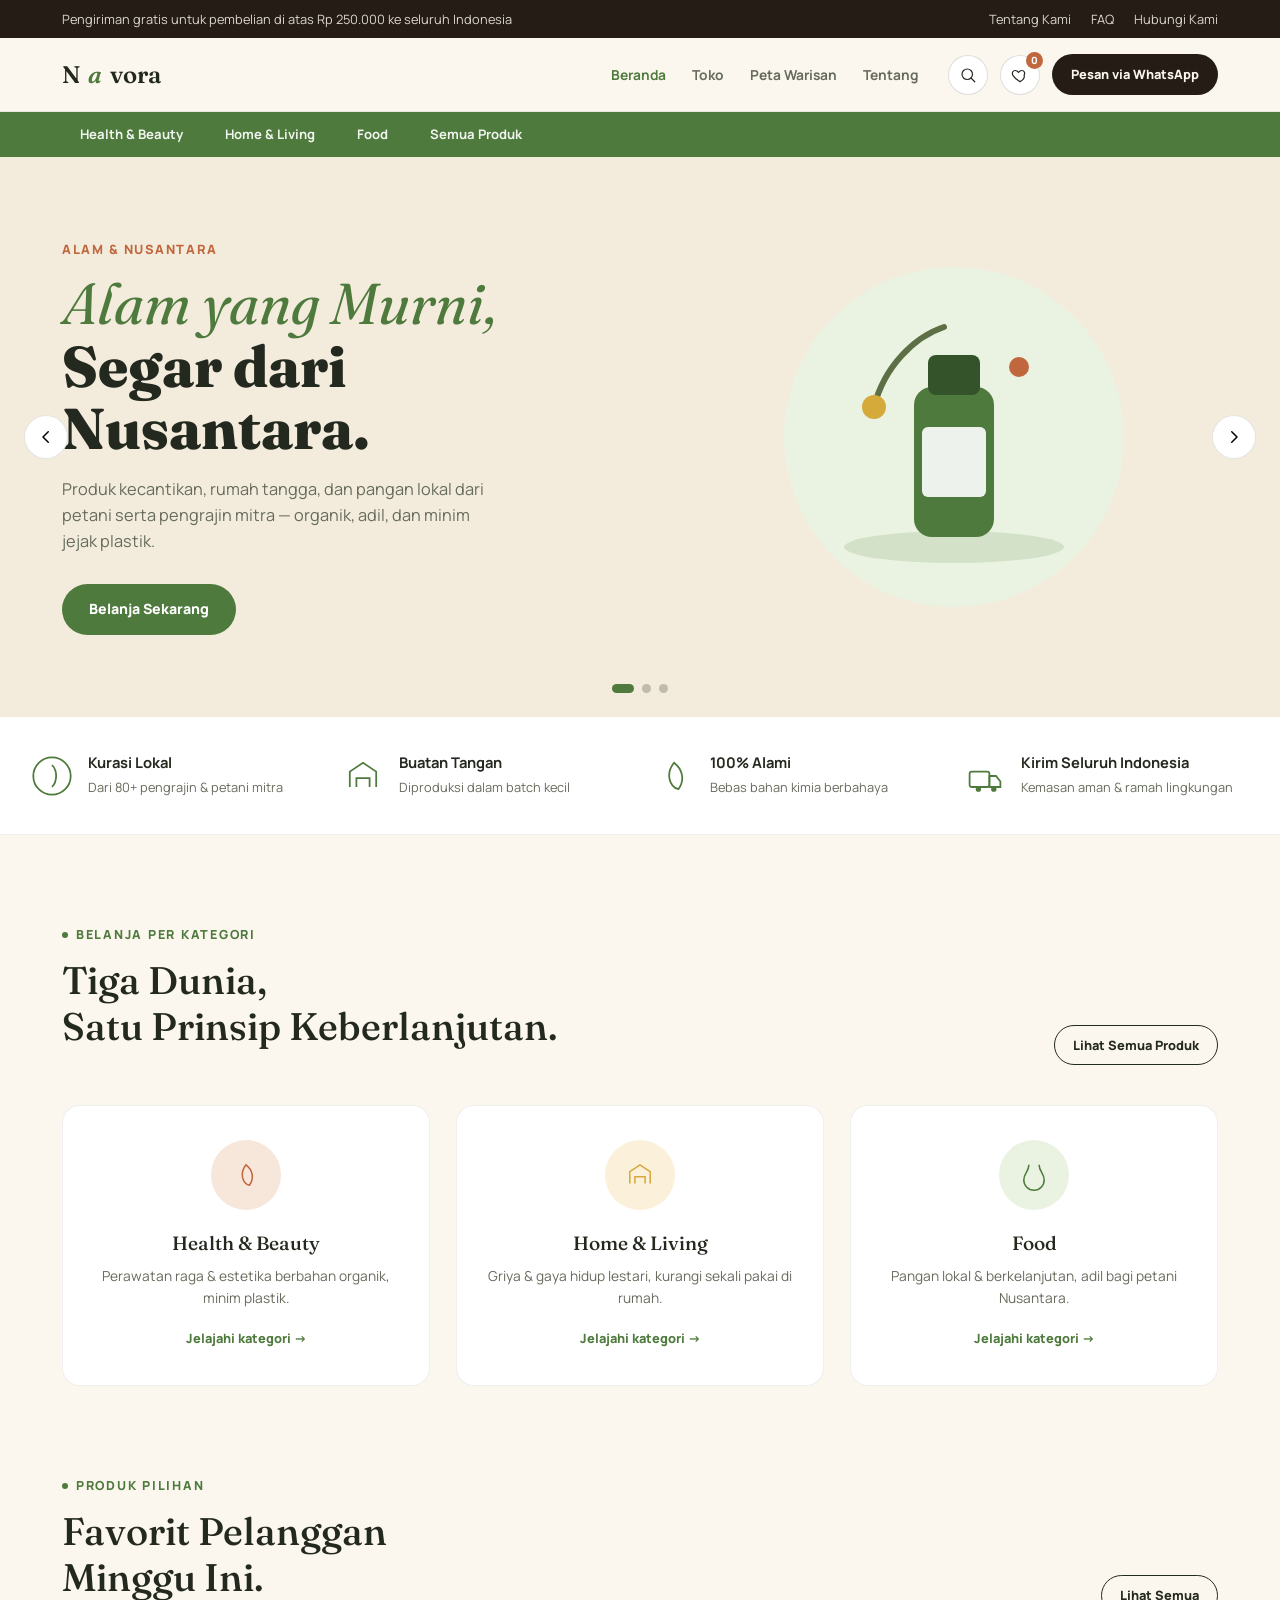
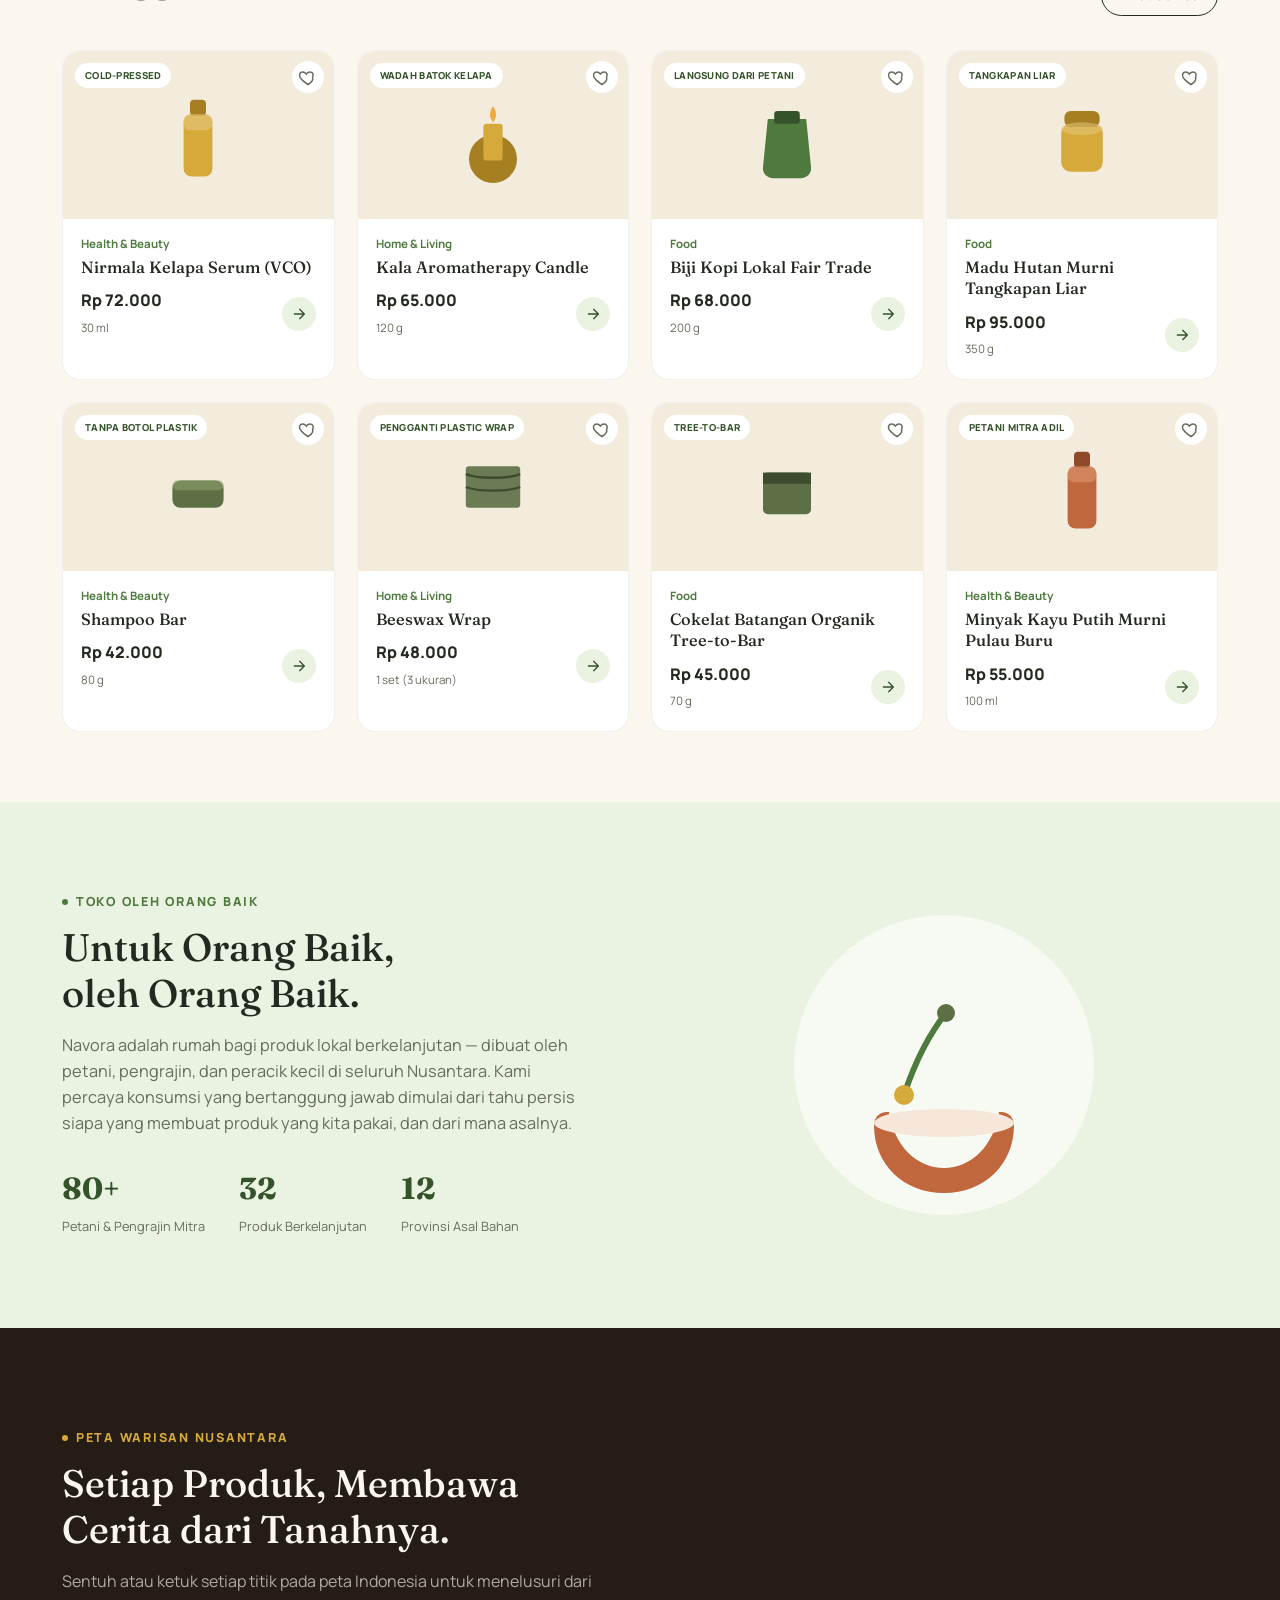
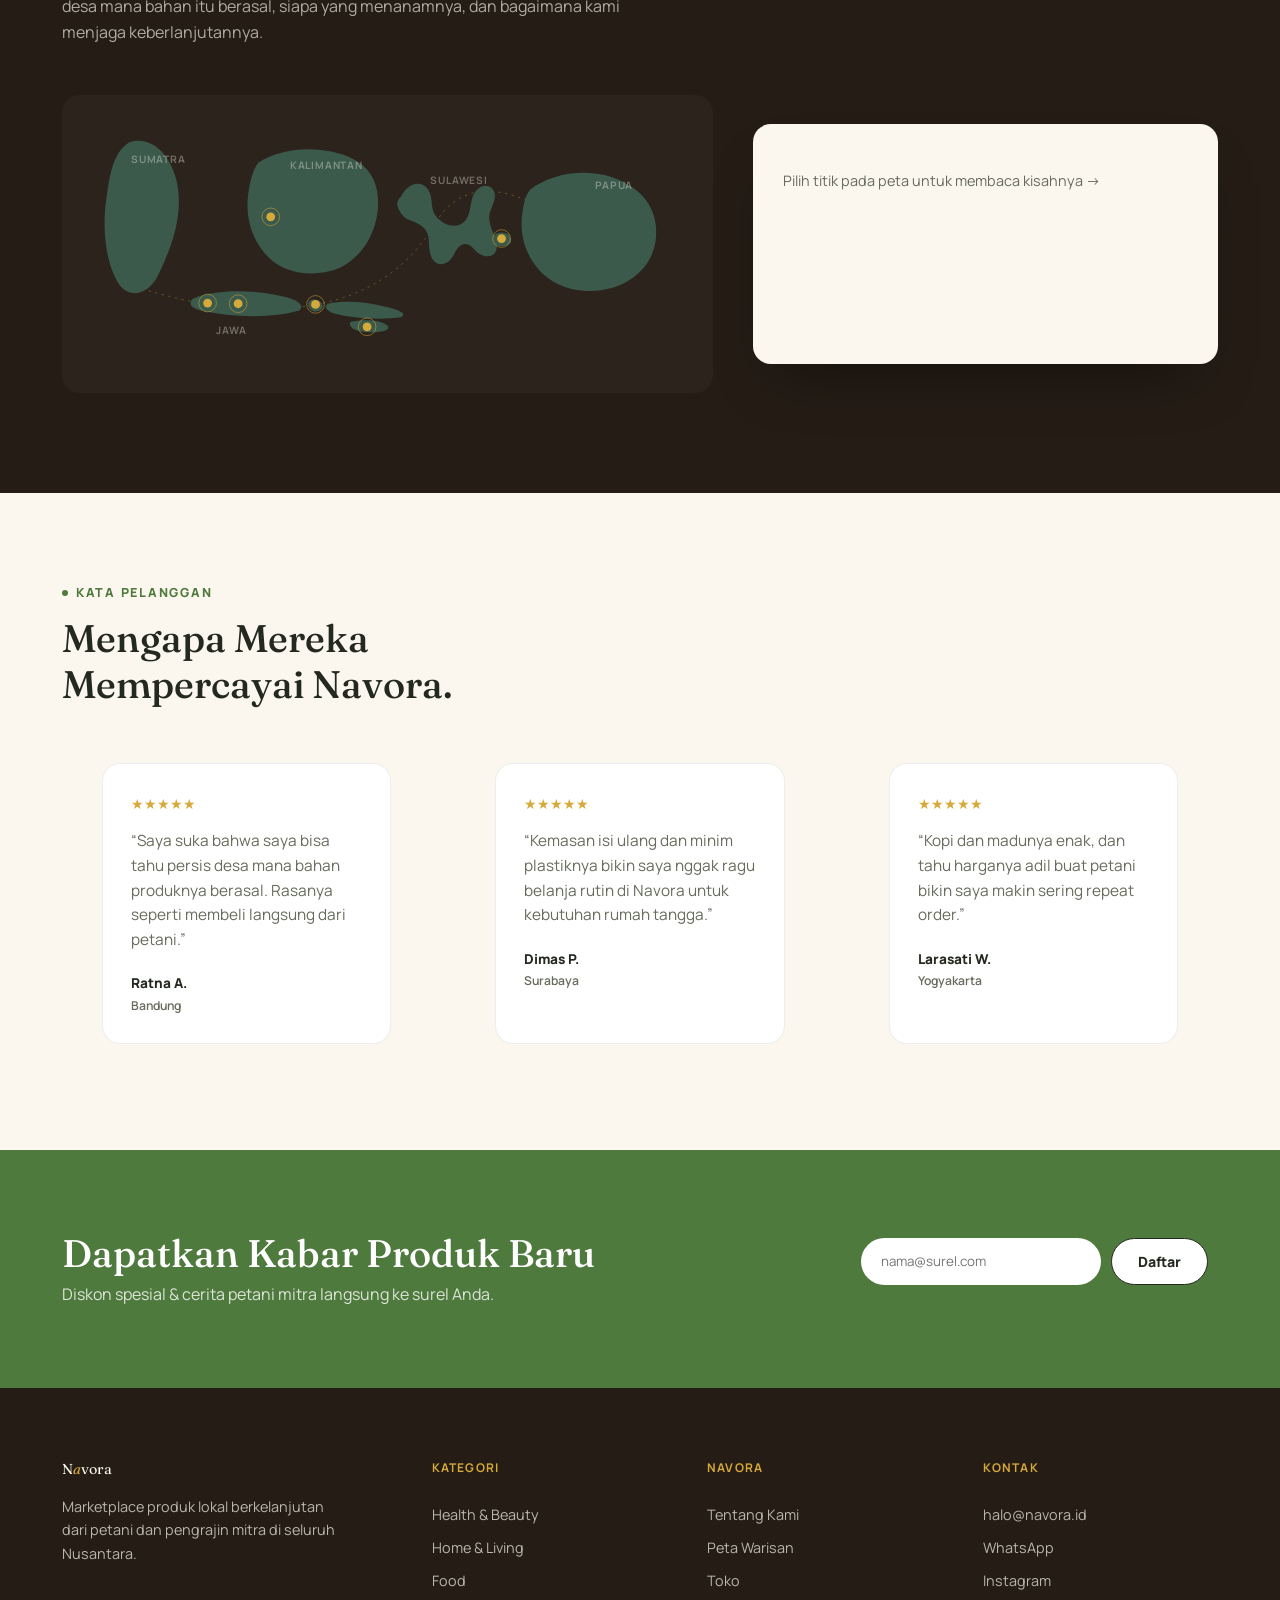
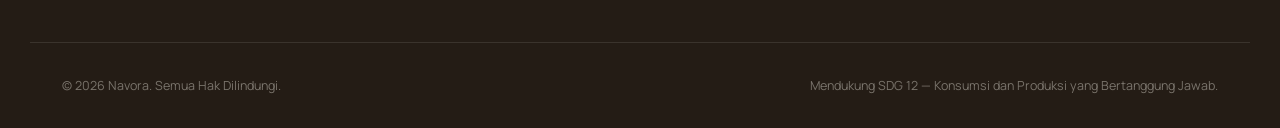
==== commit 4c35b22c: "oke" ====
--- a/index.html
+++ b/index.html
@@ -3,303 +3,250 @@
 <head>
 <meta charset="UTF-8">
 <meta name="viewport" content="width=device-width, initial-scale=1.0">
-<title>BumiLokal — Warisan Bumi, Diracik dengan Tanggung Jawab</title>
-<meta name="description" content="BumiLokal meracik kosmetik herbal dari resep kecantikan leluhur Nusantara, bersumber dari petani mitra lokal, dengan produksi 100% bertanggung jawab.">
+<title>Navora — Produk Lokal Berkelanjutan Nusantara</title>
+<meta name="description" content="Navora menghadirkan produk kecantikan, rumah tangga, dan pangan lokal berkelanjutan dari petani dan pengrajin mitra di seluruh Nusantara.">
 <link rel="preconnect" href="https://fonts.googleapis.com">
 <link rel="preconnect" href="https://fonts.gstatic.com" crossorigin>
-<link href="https://fonts.googleapis.com/css2?family=Fraunces:ital,opsz,wght@0,9..144,300;0,9..144,340;0,9..144,450;0,9..144,560;1,9..144,340;1,9..144,450&family=Manrope:wght@400;500;600;700;800&display=swap" rel="stylesheet">
+<link href="https://fonts.googleapis.com/css2?family=Fraunces:ital,opsz,wght@0,9..144,400;0,9..144,500;0,9..144,600;1,9..144,400;1,9..144,500&family=Manrope:wght@400;500;600;700;800&display=swap" rel="stylesheet">
 <link rel="stylesheet" href="style.css">
 </head>
 <body>
 
-<!-- ====== NAV ====== -->
+<div class="topbar">
+  <div class="topbar__inner">
+    <span>Pengiriman gratis untuk pembelian di atas Rp 250.000 ke seluruh Indonesia</span>
+    <div class="topbar__links">
+      <a href="#">Tentang Kami</a>
+      <a href="#">FAQ</a>
+      <a href="https://wa.me/6281234567890" target="_blank" rel="noopener">Hubungi Kami</a>
+    </div>
+  </div>
+</div>
+
 <header class="nav" id="nav">
   <div class="nav__inner">
-    <a href="#top" class="nav__logo">
-      <span class="nav__mark" aria-hidden="true">
-        <svg viewBox="0 0 40 40" width="26" height="26"><circle cx="20" cy="20" r="18" fill="none" stroke="currentColor" stroke-width="1.2"/><path d="M20 8c4 5 4 11 0 12-4-1-4-7 0-12Z" fill="currentColor"/><path d="M20 32c-4-5-4-11 0-12 4 1 4 7 0 12Z" fill="currentColor"/></svg>
-      </span>
-      BumiLokal
-    </a>
-    <nav class="nav__links" id="navLinks">
-      <a href="#filosofi">Filosofi</a>
-      <a href="#peta">Peta Warisan</a>
-      <a href="#prinsip">Keberlanjutan</a>
-      <a href="#katalog">Katalog</a>
-      <a href="#cerita">Cerita</a>
+    <a href="index.html" class="nav__logo">N<em>a</em>vora</a>
+    <nav class="nav__links">
+      <a href="index.html" class="is-active">Beranda</a>
+      <a href="shop.html">Toko</a>
+      <a href="index.html#peta">Peta Warisan</a>
+      <a href="index.html#tentang">Tentang</a>
     </nav>
     <div class="nav__actions">
       <button class="icon-btn" id="searchToggle" aria-label="Cari produk" aria-expanded="false">
-        <svg viewBox="0 0 24 24" width="19" height="19"><circle cx="11" cy="11" r="7" fill="none" stroke="currentColor" stroke-width="1.6"/><path d="M21 21l-5-5" stroke="currentColor" stroke-width="1.6" stroke-linecap="round"/></svg>
+        <svg viewBox="0 0 24 24" width="18" height="18"><circle cx="11" cy="11" r="7" fill="none" stroke="currentColor" stroke-width="1.6"/><path d="M21 21l-5-5" stroke="currentColor" stroke-width="1.6" stroke-linecap="round"/></svg>
       </button>
-      <a href="https://wa.me/6281234567890" class="btn btn--dark btn--sm" target="_blank" rel="noopener">Pesan via WhatsApp</a>
-    </div>
-    <button class="nav__burger" id="burger" aria-label="Buka menu" aria-expanded="false">
-      <span></span><span></span><span></span>
-    </button>
+      <button class="icon-btn" aria-label="Wishlist">
+        <svg viewBox="0 0 24 24" width="18" height="18"><path d="M12 21s-7-4.35-9.5-8.5C.9 9.2 2.3 6 5.6 6c1.9 0 3.3 1 4.4 2.4C11.1 7 12.5 6 14.4 6c3.3 0 4.7 3.2 3.1 6.5C19 16.65 12 21 12 21Z" fill="none" stroke="currentColor" stroke-width="1.6"/></svg>
+        <span class="icon-btn__badge" id="wishlistBadge">0</span>
+      </button>
+      <a href="https://wa.me/6281234567890" class="btn btn--wa btn--sm" target="_blank" rel="noopener">Pesan via WhatsApp</a>
+    </div>
+    <button class="nav__burger" id="burger" aria-label="Buka menu" aria-expanded="false"><span></span><span></span><span></span></button>
   </div>
   <div class="nav__search" id="navSearch">
     <div class="nav__search-inner">
       <svg viewBox="0 0 24 24" width="18" height="18"><circle cx="11" cy="11" r="7" fill="none" stroke="currentColor" stroke-width="1.6"/><path d="M21 21l-5-5" stroke="currentColor" stroke-width="1.6" stroke-linecap="round"/></svg>
-      <input type="text" id="productSearch" placeholder="Cari produk, mis. “cendana” atau “beras”…">
+      <input type="text" placeholder="Cari di seluruh katalog Navora…" onkeydown="if(event.key==='Enter'){window.location.href='shop.html?q='+encodeURIComponent(this.value)}">
     </div>
   </div>
 </header>
 
-<!-- ====== HERO ====== -->
-<section class="hero" id="top">
-  <div class="hero__blob hero__blob--1" aria-hidden="true"></div>
-  <div class="hero__blob hero__blob--2" aria-hidden="true"></div>
-
-  <div class="container hero__grid">
-    <div class="hero__content">
-      <p class="eyebrow"><span class="eyebrow__dot"></span>Sustainable Heritage Skincare</p>
-      <h1 class="hero__title">
-        Kecantikan Warisan,<br>
-        <em>di Setiap</em> Tetes.
-      </h1>
-      <p class="hero__desc">
-        BumiLokal menghidupkan kembali resep kecantikan leluhur Nusantara —
-        kunyit dari sawah Yogyakarta, cendana dari bukit Sumba, sirih dari
-        hutan Kalimantan — diracik bersama petani mitra, tanpa limbah,
-        tanpa plastik sekali pakai.
+<div class="catbar">
+  <div class="catbar__inner">
+    <a href="shop.html?cat=health">Health &amp; Beauty</a>
+    <a href="shop.html?cat=home">Home &amp; Living</a>
+    <a href="shop.html?cat=food">Food</a>
+    <a href="shop.html">Semua Produk</a>
+  </div>
+</div>
+
+<!-- ====== HERO SLIDER ====== -->
+<section class="hero">
+  <div class="hero__slides" id="heroSlides">
+    <div class="slide is-active">
+      <div class="slide__inner">
+        <div>
+          <p class="slide__eyebrow">Alam &amp; Nusantara</p>
+          <h1 class="slide__title"><em>Alam yang Murni,</em><strong>Segar dari Nusantara.</strong></h1>
+          <p class="slide__desc">Produk kecantikan, rumah tangga, dan pangan lokal dari petani serta pengrajin mitra — organik, adil, dan minim jejak plastik.</p>
+          <a href="shop.html" class="btn btn--primary">Belanja Sekarang</a>
+        </div>
+        <div class="slide__visual">
+          <svg viewBox="0 0 380 380" id="slideVisual1"></svg>
+        </div>
+      </div>
+    </div>
+    <div class="slide">
+      <div class="slide__inner">
+        <div>
+          <p class="slide__eyebrow">Kurasi Petani Mitra</p>
+          <h1 class="slide__title"><em>Adil bagi Bumi,</em><strong>Adil bagi Petani.</strong></h1>
+          <p class="slide__desc">Setiap produk membawa cerita asal-usulnya — dari kebun kunyit di Yogyakarta hingga hutan cendana di Sumba.</p>
+          <a href="index.html#peta" class="btn btn--outline">Telusuri Peta Warisan</a>
+        </div>
+        <div class="slide__visual">
+          <svg viewBox="0 0 380 380" id="slideVisual2"></svg>
+        </div>
+      </div>
+    </div>
+    <div class="slide">
+      <div class="slide__inner">
+        <div>
+          <p class="slide__eyebrow">Diskon Peluncuran</p>
+          <h1 class="slide__title"><em>Hemat 20%</em><strong>untuk Pemesanan Pertama.</strong></h1>
+          <p class="slide__desc">Gunakan kode <strong>NAVORA20</strong> saat memesan lewat WhatsApp untuk pembelian pertama Anda.</p>
+          <a href="https://wa.me/6281234567890" class="btn btn--primary" target="_blank" rel="noopener">Klaim Sekarang</a>
+        </div>
+        <div class="slide__visual">
+          <svg viewBox="0 0 380 380" id="slideVisual3"></svg>
+        </div>
+      </div>
+    </div>
+  </div>
+  <button class="hero__arrow hero__arrow--prev" id="heroPrev" aria-label="Sebelumnya">
+    <svg viewBox="0 0 24 24" width="18" height="18"><path d="M15 5l-7 7 7 7" stroke="currentColor" stroke-width="2" fill="none" stroke-linecap="round" stroke-linejoin="round"/></svg>
+  </button>
+  <button class="hero__arrow hero__arrow--next" id="heroNext" aria-label="Berikutnya">
+    <svg viewBox="0 0 24 24" width="18" height="18"><path d="M9 5l7 7-7 7" stroke="currentColor" stroke-width="2" fill="none" stroke-linecap="round" stroke-linejoin="round"/></svg>
+  </button>
+  <div class="hero__dots" id="heroDots"></div>
+</section>
+
+<!-- ====== FEATURE STRIP ====== -->
+<section class="features">
+  <div class="container features__grid">
+    <div class="feature">
+      <svg class="feature__icon" viewBox="0 0 40 40"><circle cx="20" cy="20" r="17" fill="none" stroke="currentColor" stroke-width="1.6"/><path d="M20 10c5 5 5 15 0 20" fill="none" stroke="currentColor" stroke-width="1.6"/></svg>
+      <div><strong>Kurasi Lokal</strong><span>Dari 80+ pengrajin &amp; petani mitra</span></div>
+    </div>
+    <div class="feature">
+      <svg class="feature__icon" viewBox="0 0 40 40"><path d="M8 30V16l12-8 12 8v14" fill="none" stroke="currentColor" stroke-width="1.6"/><path d="M14 30v-8h12v8" fill="none" stroke="currentColor" stroke-width="1.6"/></svg>
+      <div><strong>Buatan Tangan</strong><span>Diproduksi dalam batch kecil</span></div>
+    </div>
+    <div class="feature">
+      <svg class="feature__icon" viewBox="0 0 40 40"><path d="M20 8c8 6 10 16 4 24-8-2-12-14-4-24Z" fill="none" stroke="currentColor" stroke-width="1.6"/></svg>
+      <div><strong>100% Alami</strong><span>Bebas bahan kimia berbahaya</span></div>
+    </div>
+    <div class="feature">
+      <svg class="feature__icon" viewBox="0 0 40 40"><rect x="6" y="16" width="18" height="14" rx="2" fill="none" stroke="currentColor" stroke-width="1.6"/><path d="M24 20h6l4 5v5h-10Z" fill="none" stroke="currentColor" stroke-width="1.6"/><circle cx="14" cy="32" r="2.4" fill="currentColor"/><circle cx="28" cy="32" r="2.4" fill="currentColor"/></svg>
+      <div><strong>Kirim Seluruh Indonesia</strong><span>Kemasan aman &amp; ramah lingkungan</span></div>
+    </div>
+  </div>
+</section>
+
+<!-- ====== KATEGORI ====== -->
+<section class="catgrid">
+  <div class="container">
+    <div class="catgrid__head">
+      <div>
+        <p class="eyebrow"><span class="eyebrow__dot"></span>Belanja per Kategori</p>
+        <h2 class="h2">Tiga Dunia,<br>Satu Prinsip Keberlanjutan.</h2>
+      </div>
+      <a href="shop.html" class="btn btn--outline btn--sm">Lihat Semua Produk</a>
+    </div>
+    <div class="catgrid__row">
+      <article class="catcard">
+        <div class="catcard__icon" style="background:var(--clay-light);">
+          <svg viewBox="0 0 40 40"><path d="M20 8c8 6 10 16 4 24-8-2-12-14-4-24Z" fill="none" stroke="var(--clay)" stroke-width="1.8"/></svg>
+        </div>
+        <h3>Health &amp; Beauty</h3>
+        <p>Perawatan raga &amp; estetika berbahan organik, minim plastik.</p>
+        <a href="shop.html?cat=health">Jelajahi kategori →</a>
+      </article>
+      <article class="catcard">
+        <div class="catcard__icon" style="background:var(--gold-light);">
+          <svg viewBox="0 0 40 40"><path d="M8 30V16l12-8 12 8v14" fill="none" stroke="var(--gold)" stroke-width="1.8"/><path d="M14 30v-8h12v8" fill="none" stroke="var(--gold)" stroke-width="1.8"/></svg>
+        </div>
+        <h3>Home &amp; Living</h3>
+        <p>Griya &amp; gaya hidup lestari, kurangi sekali pakai di rumah.</p>
+        <a href="shop.html?cat=home">Jelajahi kategori →</a>
+      </article>
+      <article class="catcard">
+        <div class="catcard__icon" style="background:var(--green-light);">
+          <svg viewBox="0 0 40 40"><path d="M14 8c0 8-6 10-6 18a12 12 0 0 0 24 0c0-8-6-10-6-18" fill="none" stroke="var(--green)" stroke-width="1.8"/></svg>
+        </div>
+        <h3>Food</h3>
+        <p>Pangan lokal &amp; berkelanjutan, adil bagi petani Nusantara.</p>
+        <a href="shop.html?cat=food">Jelajahi kategori →</a>
+      </article>
+    </div>
+  </div>
+</section>
+
+<!-- ====== FEATURED PRODUCTS ====== -->
+<section class="productsection">
+  <div class="container">
+    <div class="productsection__head">
+      <div>
+        <p class="eyebrow"><span class="eyebrow__dot"></span>Produk Pilihan</p>
+        <h2 class="h2">Favorit Pelanggan<br>Minggu Ini.</h2>
+      </div>
+      <a href="shop.html" class="btn btn--outline btn--sm">Lihat Semua</a>
+    </div>
+    <div class="productgrid" id="featuredGrid"></div>
+  </div>
+</section>
+
+<!-- ====== ABOUT BAND ====== -->
+<section class="aboutband" id="tentang">
+  <div class="container aboutband__grid">
+    <div>
+      <p class="eyebrow"><span class="eyebrow__dot"></span>Toko oleh Orang Baik</p>
+      <h2 class="h2">Untuk Orang Baik,<br>oleh Orang Baik.</h2>
+      <p class="lead">
+        Navora adalah rumah bagi produk lokal berkelanjutan — dibuat oleh
+        petani, pengrajin, dan peracik kecil di seluruh Nusantara. Kami
+        percaya konsumsi yang bertanggung jawab dimulai dari tahu persis
+        siapa yang membuat produk yang kita pakai, dan dari mana asalnya.
       </p>
-      <div class="hero__actions">
-        <a href="#katalog" class="btn btn--dark">Jelajahi Katalog</a>
-        <a href="#peta" class="btn btn--outline">Telusuri Asal Bahan</a>
-      </div>
-
-      <div class="hero__features">
-        <div class="hf">
-          <svg viewBox="0 0 40 40" class="hf__icon" aria-hidden="true"><path d="M20 8c8 6 10 16 4 24-8-2-12-14-4-24Z" fill="none" stroke="currentColor" stroke-width="1.4"/><path d="M14 30c6-14 22-16 22-16" fill="none" stroke="currentColor" stroke-width="1.4"/></svg>
-          <div><strong>100% Alami</strong><span>Bahan Baku Lokal</span></div>
-        </div>
-        <div class="hf">
-          <svg viewBox="0 0 40 40" class="hf__icon" aria-hidden="true"><path d="M20 6c6 8 10 16 10 22a10 10 0 0 1-20 0c0-6 4-14 10-22Z" fill="none" stroke="currentColor" stroke-width="1.4"/></svg>
-          <div><strong>Teruji Aman</strong><span>Tanpa Bahan Berbahaya</span></div>
-        </div>
-        <div class="hf">
-          <svg viewBox="0 0 40 40" class="hf__icon" aria-hidden="true"><circle cx="20" cy="20" r="4" fill="currentColor"/><path d="M20 6c4 6 4 10 0 14M20 34c4-6 4-10 0-14M6 20c6-4 10-4 14 0M34 20c-6 4-10 4-14 0" fill="none" stroke="currentColor" stroke-width="1.4"/></svg>
-          <div><strong>Resep Leluhur</strong><span>Warisan Turun-Temurun</span></div>
-        </div>
-      </div>
-    </div>
-
-    <div class="hero__visual">
-      <div class="hero__frame">
-        <svg viewBox="0 0 480 560" class="hero__illustration" aria-hidden="true">
-          <defs>
-            <radialGradient id="bgGlow" cx="50%" cy="35%" r="65%">
-              <stop offset="0%" stop-color="#F6E9D6"/>
-              <stop offset="100%" stop-color="#E7D3B4"/>
-            </radialGradient>
-            <linearGradient id="bottleGlass" x1="0" y1="0" x2="1" y2="1">
-              <stop offset="0%" stop-color="#8A5A2E"/>
-              <stop offset="100%" stop-color="#5E3A1C"/>
-            </linearGradient>
-            <radialGradient id="flameGlow" cx="50%" cy="50%" r="50%">
-              <stop offset="0%" stop-color="#F3B45B" stop-opacity="0.9"/>
-              <stop offset="100%" stop-color="#F3B45B" stop-opacity="0"/>
-            </radialGradient>
-          </defs>
-
-          <rect x="0" y="0" width="480" height="560" rx="26" fill="url(#bgGlow)"/>
-
-          <!-- soft shadow podium -->
-          <ellipse cx="240" cy="472" rx="150" ry="20" fill="#3A2A18" opacity="0.14"/>
-          <!-- stone podium -->
-          <ellipse cx="240" cy="452" rx="128" ry="30" fill="#C9B189"/>
-          <ellipse cx="240" cy="444" rx="128" ry="26" fill="#D8C4A0"/>
-          <ellipse cx="240" cy="440" rx="100" ry="16" fill="#E7D8BC"/>
-
-          <!-- candle -->
-          <g transform="translate(350,330)">
-            <circle r="46" fill="url(#flameGlow)"/>
-            <rect x="-26" y="20" width="52" height="70" rx="6" fill="#C9773E" opacity="0.9"/>
-            <ellipse cx="0" cy="20" rx="26" ry="7" fill="#E3A268"/>
-            <path d="M0 -14c6 8 6 16 0 22-6-6-6-14 0-22Z" fill="#F2A93C"/>
-          </g>
-
-          <!-- olive branch -->
-          <g stroke="#5C6F45" stroke-width="4" fill="none" stroke-linecap="round">
-            <path d="M120 90c40 20 70 60 78 110"/>
-          </g>
-          <g fill="#63784A">
-            <ellipse cx="128" cy="100" rx="16" ry="7" transform="rotate(-30 128 100)"/>
-            <ellipse cx="150" cy="118" rx="17" ry="7" transform="rotate(-15 150 118)"/>
-            <ellipse cx="168" cy="145" rx="16" ry="7" transform="rotate(5 168 145)"/>
-            <ellipse cx="182" cy="175" rx="17" ry="7" transform="rotate(20 182 175)"/>
-            <ellipse cx="192" cy="205" rx="16" ry="7" transform="rotate(35 192 205)"/>
-          </g>
-
-          <!-- dropper bottle -->
-          <g transform="translate(240,300)">
-            <rect x="-52" y="-40" width="104" height="180" rx="14" fill="url(#bottleGlass)"/>
-            <rect x="-52" y="-40" width="104" height="180" rx="14" fill="#000" opacity="0.06"/>
-            <rect x="-24" y="-92" width="48" height="56" rx="6" fill="#241C15"/>
-            <rect x="-10" y="-118" width="20" height="30" fill="#241C15"/>
-            <rect x="-14" y="-128" width="28" height="12" rx="4" fill="#3A2E22"/>
-
-            <!-- label -->
-            <rect x="-40" y="-4" width="80" height="98" rx="4" fill="#F3EAD9"/>
-            <circle cx="0" cy="16" r="10" fill="none" stroke="#8A5A2E" stroke-width="1.4"/>
-            <path d="M0 9c3 4 3 8 0 12-3-4-3-8 0-12Z" fill="#8A5A2E"/>
-            <text x="0" y="42" text-anchor="middle" font-family="Fraunces, serif" font-size="10" letter-spacing="1.5" fill="#241C15">BUMILOKAL</text>
-            <text x="0" y="58" text-anchor="middle" font-family="Manrope, sans-serif" font-size="6.5" letter-spacing="1.2" fill="#8A5A2E">SERUM CENDANA</text>
-            <text x="0" y="80" text-anchor="middle" font-family="Manrope, sans-serif" font-size="6" letter-spacing="0.6" fill="#6B5D48">NUTRISI · KELEMBAPAN</text>
-          </g>
-
-          <!-- small leaves foreground -->
-          <g fill="#7C9256" opacity="0.9">
-            <ellipse cx="95" cy="470" rx="20" ry="8" transform="rotate(-20 95 470)"/>
-            <ellipse cx="118" cy="482" rx="16" ry="7" transform="rotate(10 118 482)"/>
-          </g>
-        </svg>
-        <span class="hero__frame-tag">Serum Cendana · 30 ml</span>
-      </div>
-    </div>
-  </div>
-</section>
-
-<!-- ====== FILOSOFI / STORYTELLING ====== -->
-<section class="story" id="filosofi">
-  <div class="container story__grid">
-    <div class="story__art" aria-hidden="true">
-      <svg viewBox="0 0 420 480" class="story__illustration">
-        <ellipse cx="210" cy="420" rx="150" ry="24" fill="var(--clay)" opacity="0.12"/>
-        <path d="M90 330c0 68 54 116 120 116s120-48 120-116c0-13-11-23-25-21-8 58-48 96-95 96s-87-38-95-96c-14-2-25 8-25 21Z" fill="var(--clay)"/>
-        <ellipse cx="210" cy="328" rx="120" ry="22" fill="var(--clay-light)"/>
-        <ellipse cx="210" cy="328" rx="95" ry="14" fill="var(--paper)"/>
-        <path d="M150 292c10-30 30-88 70-138" stroke="var(--sirih)" stroke-width="9" stroke-linecap="round" fill="none"/>
-        <circle cx="150" cy="292" r="15" fill="var(--turmeric)"/>
-        <circle cx="222" cy="156" r="13" fill="var(--sirih)"/>
-        <g class="floating-leaf"><path d="M270 118c24 5 38 27 34 50-24-5-38-27-34-50Z" fill="var(--sirih)"/></g>
-        <g class="floating-leaf floating-leaf--slow"><path d="M320 196c19 10 27 33 15 52-19-10-27-33-15-52Z" fill="var(--turmeric-light)"/></g>
+      <div class="aboutband__stats">
+        <div class="stat"><strong>80+</strong><span>Petani &amp; Pengrajin Mitra</span></div>
+        <div class="stat"><strong>32</strong><span>Produk Berkelanjutan</span></div>
+        <div class="stat"><strong>12</strong><span>Provinsi Asal Bahan</span></div>
+      </div>
+    </div>
+    <div class="aboutband__art">
+      <svg viewBox="0 0 380 340">
+        <circle cx="190" cy="170" r="150" fill="var(--white)" opacity="0.6"/>
+        <path d="M120 230c0 40 30 68 70 68s70-28 70-68c0-8-6-14-15-13-5 34-28 56-55 56s-50-22-55-56c-9-1-15 5-15 13Z" fill="var(--clay)"/>
+        <ellipse cx="190" cy="228" rx="70" ry="14" fill="var(--clay-light)"/>
+        <path d="M150 200c6-18 18-52 42-82" stroke="var(--green)" stroke-width="6" stroke-linecap="round" fill="none"/>
+        <circle cx="150" cy="200" r="10" fill="var(--gold)"/>
+        <circle cx="192" cy="118" r="9" fill="var(--sirih)"/>
       </svg>
     </div>
-
-    <div class="story__text">
-      <p class="eyebrow"><span class="eyebrow__dot"></span>Filosofi Kami</p>
-      <h2 class="h2">Dari Dapur Nenek,<br>ke Meja Rias Masa Kini.</h2>
-      <p class="story__lead">
-        Jauh sebelum kata "skincare" dikenal, perempuan Nusantara sudah
-        meracik jamu ratus, lulur rempah, dan minyak wangi dari apa yang
-        tumbuh di halaman rumah. BumiLokal lahir dari niat sederhana:
-        mendokumentasikan resep-resep itu sebelum hilang ditelan zaman —
-        dan membagikannya kembali dengan cara yang adil bagi bumi dan
-        bagi tangan yang menanamnya.
-      </p>
-
-      <div class="story__panels">
-        <div class="panel">
-          <span class="panel__mark">Dicatat</span>
-          <p>Kami menelusuri resep dari ibu-ibu peracik jamu di lebih dari
-          12 desa, mencatat takaran dan cerita sebelum diformulasikan
-          ulang secara aman dan teruji.</p>
-        </div>
-        <div class="panel">
-          <span class="panel__mark">Ditanam</span>
-          <p>Setiap bahan bersumber dari kebun petani mitra yang menanam
-          secara musiman — tanpa eksploitasi lahan, tanpa panen paksa di
-          luar musim.</p>
-        </div>
-        <div class="panel">
-          <span class="panel__mark">Diracik</span>
-          <p>Diproduksi dalam batch kecil di dapur produksi lokal, sisa
-          rempah dikomposkan, air pengolahan disaring ulang sebelum
-          dibuang.</p>
-        </div>
-      </div>
-    </div>
-  </div>
-</section>
-
-<!-- ====== PRINSIP KEBERLANJUTAN (SDG 12) ====== -->
-<section class="prinsip" id="prinsip">
-  <div class="container">
-    <p class="eyebrow"><span class="eyebrow__dot"></span>Prinsip Kami · SDG 12</p>
-    <h2 class="h2">Konsumsi dan Produksi<br>yang Bertanggung Jawab.</h2>
-
-    <div class="prinsip__grid">
-      <article class="prinsip-card">
-        <svg class="prinsip-card__icon" viewBox="0 0 48 48" aria-hidden="true"><path d="M24 6c8 8 8 20 0 24-8-4-8-16 0-24Z" fill="none" stroke="currentColor" stroke-width="2"/><path d="M12 40c6-10 18-10 24 0" fill="none" stroke="currentColor" stroke-width="2" stroke-linecap="round"/></svg>
-        <h3>Bahan Musiman &amp; Lokal</h3>
-        <p>Kami hanya memanen saat musimnya tiba, menjaga siklus tanam tetap sehat dan mencegah eksploitasi lahan petani mitra.</p>
-      </article>
-      <article class="prinsip-card">
-        <svg class="prinsip-card__icon" viewBox="0 0 48 48" aria-hidden="true"><rect x="14" y="10" width="20" height="30" rx="3" fill="none" stroke="currentColor" stroke-width="2"/><path d="M14 20h20M20 10v-4h8v4" fill="none" stroke="currentColor" stroke-width="2"/></svg>
-        <h3>Kemasan Guna Ulang</h3>
-        <p>Botol kaca dapat dikembalikan dan diisi ulang di gerai mitra kami; label menggunakan kertas serat pisang yang mudah terurai.</p>
-      </article>
-      <article class="prinsip-card">
-        <svg class="prinsip-card__icon" viewBox="0 0 48 48" aria-hidden="true"><circle cx="18" cy="18" r="8" fill="none" stroke="currentColor" stroke-width="2"/><circle cx="30" cy="30" r="8" fill="none" stroke="currentColor" stroke-width="2"/><path d="M23 23l4 4" stroke="currentColor" stroke-width="2"/></svg>
-        <h3>Kemitraan Adil</h3>
-        <p>Petani mitra menerima harga tetap di atas pasar, terlepas dari fluktuasi musim — kami berbagi risiko, bukan cuma hasil.</p>
-      </article>
-      <article class="prinsip-card">
-        <svg class="prinsip-card__icon" viewBox="0 0 48 48" aria-hidden="true"><path d="M10 30c0-11 9-20 20-20M38 18c0 11-9 20-20 20" fill="none" stroke="currentColor" stroke-width="2" stroke-linecap="round"/><path d="M26 6l4 4-4 4M22 42l-4-4 4-4" stroke="currentColor" stroke-width="2" stroke-linecap="round"/></svg>
-        <h3>Produksi Nol Sisa</h3>
-        <p>Ampas rempah dikomposkan menjadi pupuk untuk kebun petani; air limbah diolah ulang sebelum kembali ke tanah.</p>
-      </article>
-    </div>
-  </div>
-</section>
-
-<!-- ====== PETA WARISAN (SIGNATURE INTERACTIVE) ====== -->
+  </div>
+</section>
+
+<!-- ====== PETA WARISAN NUSANTARA (signature) ====== -->
 <section class="heritage" id="peta">
   <div class="container">
-    <p class="eyebrow eyebrow--light"><span class="eyebrow__dot eyebrow__dot--light"></span>Peta Warisan Nusantara</p>
-    <h2 class="h2 h2--light">Setiap Botol, Membawa<br>Cerita dari Tanahnya.</h2>
-    <p class="heritage__lead">
-      Sentuh atau ketuk setiap titik pada peta Indonesia untuk menelusuri
-      dari desa mana bahan itu berasal, siapa yang menanamnya, dan
-      bagaimana kami menjaga keberlanjutannya.
-    </p>
+    <p class="eyebrow"><span class="eyebrow__dot"></span>Peta Warisan Nusantara</p>
+    <h2 class="h2">Setiap Produk, Membawa<br>Cerita dari Tanahnya.</h2>
+    <p class="heritage__lead">Sentuh atau ketuk setiap titik pada peta Indonesia untuk menelusuri dari desa mana bahan itu berasal, siapa yang menanamnya, dan bagaimana kami menjaga keberlanjutannya.</p>
   </div>
 
   <div class="heritage__wrap container">
     <div class="heritage__map">
       <svg viewBox="0 0 900 380" class="heritage__svg" id="archipelago" role="img" aria-label="Peta interaktif asal bahan Nusantara">
-        <path d="M70 250 Q 220 300 340 280 T 520 160 T 730 170" fill="none" stroke="var(--turmeric)" stroke-width="1.4" stroke-dasharray="2 8" stroke-linecap="round" opacity="0.4"/>
-
-        <!-- Sumatra -->
+        <path d="M70 250 Q 220 300 340 280 T 520 160 T 730 170" fill="none" stroke="var(--gold)" stroke-width="1.4" stroke-dasharray="2 8" stroke-linecap="round" opacity="0.4"/>
         <path d="M70,40 C100,30 130,55 140,100 C150,150 130,200 110,240 C95,265 70,270 55,250 C35,220 30,170 35,130 C40,90 45,55 70,40 Z" class="island"/>
-        <!-- Kalimantan -->
         <path d="M260,70 C300,45 360,45 400,65 C430,80 440,110 435,145 C430,180 410,210 380,225 C345,240 300,235 275,210 C250,185 240,150 245,115 C248,95 252,80 260,70 Z" class="island"/>
-        <!-- Sulawesi -->
         <path d="M470,120 C480,100 500,95 510,110 C518,122 512,138 522,150 C535,165 555,168 565,155 C575,142 570,125 580,112 C590,100 605,102 608,116 C610,130 598,140 600,155 C602,172 615,185 610,200 C605,212 588,210 578,198 C566,184 555,190 548,205 C540,222 522,225 515,210 C508,195 515,180 505,168 C495,155 478,158 470,145 C463,133 462,128 470,120 Z" class="island"/>
-        <!-- Papua -->
         <path d="M660,110 C700,80 760,78 800,100 C835,118 850,150 845,185 C840,220 815,245 780,255 C745,265 705,258 680,235 C655,212 645,180 648,150 C650,133 652,120 660,110 Z" class="island"/>
-        <!-- Java -->
         <path d="M165,270 C200,255 260,258 300,268 C320,273 328,282 320,288 C280,300 220,298 175,288 C160,284 155,276 165,270 Z" class="island"/>
-        <!-- Bali -->
         <path d="M338,272 C348,270 356,276 354,284 C352,290 342,292 336,286 C332,280 332,275 338,272 Z" class="island"/>
-        <!-- Nusa Tenggara -->
         <path d="M362,278 C390,272 420,276 445,282 C465,286 480,292 470,298 C440,302 400,300 370,292 C360,288 356,282 362,278 Z" class="island"/>
-        <!-- Sumba -->
         <path d="M395,305 C415,300 440,302 450,310 C455,316 445,320 425,320 C405,320 392,314 395,305 Z" class="island"/>
-        <!-- Maluku (kecil) -->
         <path d="M610,175 C622,170 634,176 632,186 C630,194 616,196 608,190 C602,184 604,178 610,175 Z" class="island"/>
 
-        <!-- pins -->
-        <g class="pin" data-id="yogya" tabindex="0" role="button" aria-label="Yogyakarta — Kunyit dan Beras">
-          <circle cx="230" cy="278" r="6.5" class="pin__dot"/><circle cx="230" cy="278" r="13" class="pin__pulse"/>
-        </g>
-        <g class="pin" data-id="sunda" tabindex="0" role="button" aria-label="Jawa Barat — Beras dan Melati">
-          <circle cx="185" cy="277" r="6.5" class="pin__dot"/><circle cx="185" cy="277" r="13" class="pin__pulse"/>
-        </g>
-        <g class="pin" data-id="kalimantan" tabindex="0" role="button" aria-label="Kalimantan Barat — Sirih">
-          <circle cx="278" cy="150" r="6.5" class="pin__dot"/><circle cx="278" cy="150" r="13" class="pin__pulse"/>
-        </g>
-        <g class="pin" data-id="kenanga" tabindex="0" role="button" aria-label="Jawa Tengah — Kenanga">
-          <circle cx="258" cy="284" r="6.5" class="pin__dot"/><circle cx="258" cy="284" r="13" class="pin__pulse"/>
-        </g>
-        <g class="pin" data-id="bali" tabindex="0" role="button" aria-label="Bali — Kelapa">
-          <circle cx="344" cy="279" r="6.5" class="pin__dot"/><circle cx="344" cy="279" r="13" class="pin__pulse"/>
-        </g>
-        <g class="pin" data-id="sumba" tabindex="0" role="button" aria-label="Sumba, NTT — Cendana">
-          <circle cx="420" cy="312" r="6.5" class="pin__dot"/><circle cx="420" cy="312" r="13" class="pin__pulse"/>
-        </g>
+        <g class="pin" data-id="yogya" tabindex="0" role="button" aria-label="Yogyakarta"><circle cx="230" cy="278" r="6.5" class="pin__dot"/><circle cx="230" cy="278" r="13" class="pin__pulse"/></g>
+        <g class="pin" data-id="sunda" tabindex="0" role="button" aria-label="Jawa Barat/Timur"><circle cx="185" cy="277" r="6.5" class="pin__dot"/><circle cx="185" cy="277" r="13" class="pin__pulse"/></g>
+        <g class="pin" data-id="kalimantan" tabindex="0" role="button" aria-label="Kalimantan Barat"><circle cx="278" cy="150" r="6.5" class="pin__dot"/><circle cx="278" cy="150" r="13" class="pin__pulse"/></g>
+        <g class="pin" data-id="bali" tabindex="0" role="button" aria-label="Bali"><circle cx="344" cy="279" r="6.5" class="pin__dot"/><circle cx="344" cy="279" r="13" class="pin__pulse"/></g>
+        <g class="pin" data-id="sumba" tabindex="0" role="button" aria-label="Sumba, NTT"><circle cx="420" cy="312" r="6.5" class="pin__dot"/><circle cx="420" cy="312" r="13" class="pin__pulse"/></g>
+        <g class="pin" data-id="maluku" tabindex="0" role="button" aria-label="Pulau Buru, Maluku"><circle cx="618" cy="182" r="6.5" class="pin__dot"/><circle cx="618" cy="182" r="13" class="pin__pulse"/></g>
       </svg>
       <div class="heritage__map-labels" aria-hidden="true">
         <span style="left:8%; top:14%;">Sumatra</span>
@@ -309,122 +256,32 @@
         <span style="left:22%; top:80%;">Jawa</span>
       </div>
     </div>
-
     <aside class="heritage__card" id="heritageCard">
       <p class="heritage__card-hint">Pilih titik pada peta untuk membaca kisahnya →</p>
     </aside>
   </div>
 </section>
 
-<!-- ====== KATALOG PRODUK ====== -->
-<section class="katalog" id="katalog">
+<!-- ====== TESTIMONIALS ====== -->
+<section class="testimoni">
   <div class="container">
-    <p class="eyebrow"><span class="eyebrow__dot"></span>Katalog</p>
-    <h2 class="h2">Racikan yang Bisa<br>Anda Percaya.</h2>
-
-    <div class="katalog__filter" role="tablist" aria-label="Filter kategori produk">
-      <button class="filter-btn is-active" data-filter="semua" role="tab" aria-selected="true">Semua</button>
-      <button class="filter-btn" data-filter="wajah" role="tab" aria-selected="false">Wajah</button>
-      <button class="filter-btn" data-filter="tubuh" role="tab" aria-selected="false">Tubuh</button>
-      <button class="filter-btn" data-filter="rambut" role="tab" aria-selected="false">Rambut &amp; Ratus</button>
-    </div>
-
-    <p class="katalog__empty" id="katalogEmpty" hidden>Tidak ada produk yang cocok dengan pencarian Anda.</p>
-
-    <div class="katalog__grid" id="katalogGrid">
-      <article class="product" data-cat="tubuh" data-name="lulur rempah nusantara kunyit beras kayu manis">
-        <div class="product__visual"><svg viewBox="0 0 120 140" aria-hidden="true"><rect x="30" y="30" width="60" height="90" rx="6" fill="var(--turmeric)"/><rect x="38" y="14" width="44" height="20" rx="4" fill="var(--espresso)"/></svg></div>
-        <span class="product__badge">Kemasan Isi Ulang</span>
-        <h3>Lulur Rempah Nusantara</h3>
-        <p class="product__origin">Asal: Yogyakarta, Jawa</p>
-        <p class="product__ing">Kunyit · Beras · Kayu Manis</p>
-        <div class="product__foot"><span class="product__price">Rp 65.000</span><span class="product__size">250 g</span></div>
-      </article>
-
-      <article class="product" data-cat="wajah" data-name="minyak wangi cendana sumba nusa tenggara timur">
-        <div class="product__visual"><svg viewBox="0 0 120 140" aria-hidden="true"><path d="M40 120V50c0-11 9-20 20-20s20 9 20 20v70Z" fill="var(--clay)"/><rect x="46" y="20" width="28" height="14" rx="4" fill="var(--espresso)"/></svg></div>
-        <span class="product__badge">Petani Mitra Adil</span>
-        <h3>Minyak Wangi Cendana</h3>
-        <p class="product__origin">Asal: Sumba, NTT</p>
-        <p class="product__ing">Cendana · Minyak Kelapa Dara</p>
-        <div class="product__foot"><span class="product__price">Rp 98.000</span><span class="product__size">30 ml</span></div>
-      </article>
-
-      <article class="product" data-cat="tubuh" data-name="sabun sirih hijau kalimantan barat">
-        <div class="product__visual"><svg viewBox="0 0 120 140" aria-hidden="true"><rect x="28" y="45" width="64" height="75" rx="10" fill="var(--sirih)"/><rect x="28" y="45" width="64" height="16" rx="8" fill="var(--sirih-dark)"/></svg></div>
-        <span class="product__badge">Tanpa Plastik</span>
-        <h3>Sabun Sirih Hijau</h3>
-        <p class="product__origin">Asal: Kalimantan Barat</p>
-        <p class="product__ing">Daun Sirih · Minyak Zaitun</p>
-        <div class="product__foot"><span class="product__price">Rp 32.000</span><span class="product__size">100 g</span></div>
-      </article>
-
-      <article class="product" data-cat="wajah" data-name="bedak dingin beras jawa barat sunda melati">
-        <div class="product__visual"><svg viewBox="0 0 120 140" aria-hidden="true"><ellipse cx="60" cy="90" rx="34" ry="30" fill="var(--paper-alt)" stroke="var(--turmeric)" stroke-width="3"/><rect x="46" y="28" width="28" height="34" rx="10" fill="var(--turmeric)"/></svg></div>
-        <span class="product__badge">Kemasan Isi Ulang</span>
-        <h3>Bedak Dingin Beras</h3>
-        <p class="product__origin">Asal: Jawa Barat, Tanah Sunda</p>
-        <p class="product__ing">Beras · Bunga Melati</p>
-        <div class="product__foot"><span class="product__price">Rp 45.000</span><span class="product__size">80 g</span></div>
-      </article>
-
-      <article class="product" data-cat="wajah" data-name="serum bunga kenanga jawa tengah lidah buaya">
-        <div class="product__visual"><svg viewBox="0 0 120 140" aria-hidden="true"><path d="M45 120V55c0-9 7-16 15-16s15 7 15 16v65Z" fill="var(--espresso)"/><rect x="50" y="26" width="20" height="12" rx="3" fill="var(--turmeric)"/></svg></div>
-        <span class="product__badge">Petani Mitra Adil</span>
-        <h3>Serum Bunga Kenanga</h3>
-        <p class="product__origin">Asal: Jawa Tengah</p>
-        <p class="product__ing">Kenanga · Lidah Buaya</p>
-        <div class="product__foot"><span class="product__price">Rp 87.000</span><span class="product__size">20 ml</span></div>
-      </article>
-
-      <article class="product" data-cat="rambut" data-name="minyak kelapa murni bali kamboja">
-        <div class="product__visual"><svg viewBox="0 0 120 140" aria-hidden="true"><rect x="26" y="40" width="68" height="80" rx="34" fill="var(--turmeric-light)"/><rect x="46" y="20" width="28" height="24" rx="6" fill="var(--espresso)"/></svg></div>
-        <span class="product__badge">Tanpa Plastik</span>
-        <h3>Minyak Kelapa Murni Bali</h3>
-        <p class="product__origin">Asal: Bali</p>
-        <p class="product__ing">Kelapa Dara · Bunga Kamboja</p>
-        <div class="product__foot"><span class="product__price">Rp 58.000</span><span class="product__size">150 ml</span></div>
-      </article>
-
-      <article class="product" data-cat="rambut" data-name="jamu ratus tubuh yogyakarta solo sereh secang cengkeh">
-        <div class="product__visual"><svg viewBox="0 0 120 140" aria-hidden="true"><path d="M60 20c-22 20-30 44-22 64 6 15 22 24 22 24s16-9 22-24c8-20 0-44-22-64Z" fill="var(--sirih)"/></svg></div>
-        <span class="product__badge">Kemasan Isi Ulang</span>
-        <h3>Jamu Ratus Tubuh</h3>
-        <p class="product__origin">Asal: Yogyakarta &amp; Solo</p>
-        <p class="product__ing">Sereh · Kayu Secang · Cengkeh</p>
-        <div class="product__foot"><span class="product__price">Rp 40.000</span><span class="product__size">6 sachet</span></div>
-      </article>
-
-      <article class="product" data-cat="rambut" data-name="tonik rambut mangir jawa tengah kemiri urang aring">
-        <div class="product__visual"><svg viewBox="0 0 120 140" aria-hidden="true"><rect x="32" y="35" width="56" height="85" rx="8" fill="var(--clay)"/><rect x="32" y="35" width="56" height="18" rx="6" fill="var(--clay-light)"/></svg></div>
-        <span class="product__badge">Petani Mitra Adil</span>
-        <h3>Tonik Rambut Mangir</h3>
-        <p class="product__origin">Asal: Jawa Tengah</p>
-        <p class="product__ing">Mangir · Kemiri · Urang Aring</p>
-        <div class="product__foot"><span class="product__price">Rp 52.000</span><span class="product__size">100 ml</span></div>
-      </article>
-    </div>
-  </div>
-</section>
-
-<!-- ====== TESTIMONI ====== -->
-<section class="testimoni" id="cerita">
-  <div class="container">
-    <p class="eyebrow"><span class="eyebrow__dot"></span>Cerita Mereka</p>
-    <h2 class="h2">Dipercaya oleh Mereka<br>yang Peduli Bumi.</h2>
-
+    <p class="eyebrow"><span class="eyebrow__dot"></span>Kata Pelanggan</p>
+    <h2 class="h2">Mengapa Mereka<br>Mempercayai Navora.</h2>
     <div class="testimoni__grid">
       <blockquote class="testi">
-        <p>“Saya suka bahwa saya bisa tahu persis desa mana kunyit ini berasal. Rasanya seperti membeli langsung dari kebun nenek saya.”</p>
-        <cite>Ratna A. — Bandung</cite>
+        <div class="testi__stars">★★★★★</div>
+        <p>“Saya suka bahwa saya bisa tahu persis desa mana bahan produknya berasal. Rasanya seperti membeli langsung dari petani.”</p>
+        <cite>Ratna A.<span>Bandung</span></cite>
       </blockquote>
       <blockquote class="testi">
-        <p>“Botol kaca yang bisa diisi ulang bikin saya nggak ragu beli rutin. Akhirnya ada brand lokal yang benar-benar serius soal sampah.”</p>
-        <cite>Dimas P. — Surabaya</cite>
+        <div class="testi__stars">★★★★★</div>
+        <p>“Kemasan isi ulang dan minim plastiknya bikin saya nggak ragu belanja rutin di Navora untuk kebutuhan rumah tangga.”</p>
+        <cite>Dimas P.<span>Surabaya</span></cite>
       </blockquote>
       <blockquote class="testi">
-        <p>“Minyak cendananya wangi otentik, bukan sintetis. Tahu ceritanya dari Sumba bikin saya makin sayang pakainya.”</p>
-        <cite>Larasati W. — Yogyakarta</cite>
+        <div class="testi__stars">★★★★★</div>
+        <p>“Kopi dan madunya enak, dan tahu harganya adil buat petani bikin saya makin sering repeat order.”</p>
+        <cite>Larasati W.<span>Yogyakarta</span></cite>
       </blockquote>
     </div>
   </div>
@@ -433,14 +290,16 @@
 <!-- ====== CTA NEWSLETTER ====== -->
 <section class="cta">
   <div class="container cta__inner">
-    <h2 class="h2">Ikut Menjaga<br>Warisan Ini Tetap Hidup.</h2>
-    <p>Dapatkan kabar racikan baru dan cerita petani mitra langsung ke surel Anda.</p>
+    <div>
+      <h2 class="h2">Dapatkan Kabar Produk Baru</h2>
+      <p>Diskon spesial &amp; cerita petani mitra langsung ke surel Anda.</p>
+    </div>
     <form class="cta__form" id="ctaForm">
-      <label for="ctaEmail" class="sr-only">Alamat surel</label>
+      <label for="ctaEmail" class="sr-only">Surel</label>
       <input type="email" id="ctaEmail" placeholder="nama@surel.com" required>
-      <button type="submit" class="btn btn--dark">Daftar</button>
+      <button type="submit" class="btn btn--outline" style="background:#fff;">Daftar</button>
+      <p class="cta__note" id="ctaNote" aria-live="polite"></p>
     </form>
-    <p class="cta__note" id="ctaNote" aria-live="polite"></p>
   </div>
 </section>
 
@@ -448,31 +307,36 @@
 <footer class="footer">
   <div class="container footer__grid">
     <div class="footer__brand">
-      <p class="nav__logo footer__logo">BumiLokal</p>
-      <p>Sustainable Heritage Skincare dari Nusantara — diracik dengan tanggung jawab, untuk kulit dan untuk bumi.</p>
+      <p class="footer__logo">N<em>a</em>vora</p>
+      <p>Marketplace produk lokal berkelanjutan dari petani dan pengrajin mitra di seluruh Nusantara.</p>
     </div>
     <div class="footer__col">
-      <h4>Jelajah</h4>
-      <a href="#filosofi">Filosofi</a>
-      <a href="#peta">Peta Warisan</a>
-      <a href="#prinsip">Keberlanjutan</a>
-      <a href="#katalog">Katalog</a>
+      <h4>Kategori</h4>
+      <a href="shop.html?cat=health">Health &amp; Beauty</a>
+      <a href="shop.html?cat=home">Home &amp; Living</a>
+      <a href="shop.html?cat=food">Food</a>
+    </div>
+    <div class="footer__col">
+      <h4>Navora</h4>
+      <a href="index.html#tentang">Tentang Kami</a>
+      <a href="index.html#peta">Peta Warisan</a>
+      <a href="shop.html">Toko</a>
     </div>
     <div class="footer__col">
       <h4>Kontak</h4>
-      <a href="mailto:halo@bumilokal.id">halo@bumilokal.id</a>
-      <a href="https://wa.me/6281234567890" target="_blank" rel="noopener">WhatsApp Mitra</a>
+      <a href="mailto:halo@navora.id">halo@navora.id</a>
+      <a href="https://wa.me/6281234567890" target="_blank" rel="noopener">WhatsApp</a>
       <a href="#">Instagram</a>
     </div>
   </div>
-  <svg class="footer__motif" viewBox="0 0 1200 40" preserveAspectRatio="none" aria-hidden="true">
-    <path d="M0 20 Q30 0 60 20 T120 20 T180 20 T240 20 T300 20 T360 20 T420 20 T480 20 T540 20 T600 20 T660 20 T720 20 T780 20 T840 20 T900 20 T960 20 T1020 20 T1080 20 T1140 20 T1200 20" fill="none" stroke="currentColor" stroke-width="1"/>
-  </svg>
-  <div class="container footer__bottom">
-    <p>© 2026 BumiLokal. Dibuat untuk mendukung SDG 12 — Konsumsi dan Produksi yang Bertanggung Jawab.</p>
+  <div class="footer__bottom container">
+    <p>© 2026 Navora. Semua Hak Dilindungi.</p>
+    <p>Mendukung SDG 12 — Konsumsi dan Produksi yang Bertanggung Jawab.</p>
   </div>
 </footer>
 
-<script src="script.js"></script>
+<script src="data.js"></script>
+<script src="common.js"></script>
+<script src="home.js"></script>
 </body>
 </html>
--- a/style.css
+++ b/style.css
@@ -1,360 +1,381 @@
 /* =========================================================
-   BumiLokal — Sustainable Heritage Skincare
-   Design tokens — warm heritage-luxury palette
+   NAVORA — Local Sustainable Marketplace
+   Terinspirasi struktur Freshio, dengan identitas Nusantara
    ========================================================= */
 :root{
-  --paper: #F4EADC;
-  --paper-alt: #FBF6EC;
-  --paper-deep: #E9DAC1;
-  --ink: #241C15;
-  --ink-soft: #6B5D48;
-
-  --clay: #B96A44;
-  --clay-light: #D68F62;
-  --clay-deep: #8F4E30;
-
-  --turmeric: #C99A3D;
-  --turmeric-light: #E3BE72;
+  --green: #4F7A3D;
+  --green-light: #EAF3E1;
+  --green-dark: #34532A;
+
+  --clay: #C1673E;
+  --clay-light: #F7E6DA;
+  --clay-dark: #8F4A2C;
+
+  --gold: #D6A93B;
+  --gold-light: #FBF0D9;
 
   --sirih: #5C6F45;
-  --sirih-dark: #40502F;
-
-  --indigo: #2E3E56;
+
+  --cream: #FBF7EE;
+  --cream-alt: #F3ECDD;
+  --white: #FFFFFF;
+
+  --ink: #24291F;
+  --ink-soft: #666B5C;
 
   --espresso: #241C15;
-  --espresso-soft: #34281C;
-  --cream: #F8F2E6;
 
   --font-display: "Fraunces", serif;
   --font-body: "Manrope", sans-serif;
 
-  --container: 1180px;
-  --radius: 20px;
+  --container: 1220px;
+  --radius: 18px;
   --ease: cubic-bezier(.22,.9,.35,1);
 }
 
 *,*::before,*::after{ box-sizing: border-box; }
 html{ scroll-behavior: smooth; }
 body{
-  margin:0;
-  background: var(--paper);
-  color: var(--ink);
-  font-family: var(--font-body);
-  font-size: 16px;
-  line-height: 1.65;
+  margin:0; background: var(--cream); color: var(--ink);
+  font-family: var(--font-body); font-size: 16px; line-height: 1.6;
   -webkit-font-smoothing: antialiased;
 }
 img,svg{ display:block; max-width:100%; }
-a{ color: inherit; text-decoration:none; }
-.sr-only{
-  position:absolute; width:1px; height:1px; padding:0; margin:-1px;
-  overflow:hidden; clip:rect(0,0,0,0); white-space:nowrap; border:0;
-}
+a{ color:inherit; text-decoration:none; }
+ul{ margin:0; padding:0; list-style:none; }
+button{ font-family: inherit; }
+.sr-only{ position:absolute; width:1px; height:1px; padding:0; margin:-1px; overflow:hidden; clip:rect(0,0,0,0); white-space:nowrap; border:0; }
 @media (prefers-reduced-motion: reduce){
-  *{ animation-duration: 0.01ms !important; animation-iteration-count: 1 !important; transition-duration: 0.01ms !important; scroll-behavior: auto !important; }
-}
-
-.container{ max-width: var(--container); margin: 0 auto; padding: 0 32px; }
-
-/* Type */
+  *{ animation-duration:.01ms !important; animation-iteration-count:1 !important; transition-duration:.01ms !important; scroll-behavior:auto !important; }
+}
+
+.container{ max-width: var(--container); margin:0 auto; padding: 0 32px; }
+
+/* ---------- Type ---------- */
 .eyebrow{
-  font-family: var(--font-body);
-  font-size: 0.78rem;
-  font-weight: 700;
-  letter-spacing: 0.16em;
-  text-transform: uppercase;
-  color: var(--clay);
-  margin: 0 0 16px;
-  display:flex; align-items:center; gap:9px;
-}
-.eyebrow__dot{ width:6px; height:6px; border-radius:50%; background: var(--clay); display:inline-block; }
-.eyebrow--light{ color: var(--turmeric-light); }
-.eyebrow__dot--light{ background: var(--turmeric-light); }
-
+  font-size: 0.78rem; font-weight: 800; letter-spacing: 0.14em; text-transform: uppercase;
+  color: var(--green); margin: 0 0 12px; display:flex; align-items:center; gap:8px;
+}
+.eyebrow__dot{ width:6px; height:6px; border-radius:50%; background: var(--green); display:inline-block; }
 .h2{
-  font-family: var(--font-display);
-  font-weight: 400;
-  font-size: clamp(1.9rem, 3.4vw, 2.9rem);
-  line-height: 1.15;
-  margin: 0 0 20px;
-  letter-spacing: -0.01em;
-  color: var(--ink);
-}
-.h2--light{ color: var(--cream); }
-
-/* Buttons */
+  font-family: var(--font-display); font-weight: 500; font-size: clamp(1.7rem, 3vw, 2.5rem);
+  line-height: 1.2; margin: 0 0 16px; color: var(--ink);
+}
+
+/* ---------- Buttons ---------- */
 .btn{
-  display:inline-flex; align-items:center; gap:8px;
-  padding: 14px 28px; border-radius: 999px;
-  font-family: var(--font-body); font-weight: 700; font-size: 0.9rem;
-  border: 1px solid transparent; cursor:pointer;
-  transition: transform .25s var(--ease), background .25s var(--ease), color .25s var(--ease), border-color .25s var(--ease);
+  display:inline-flex; align-items:center; gap:8px; padding: 13px 26px; border-radius: 999px;
+  font-weight: 800; font-size: 0.88rem; border: 1px solid transparent; cursor:pointer;
+  transition: transform .25s var(--ease), background .25s var(--ease), color .25s var(--ease), box-shadow .25s var(--ease);
 }
 .btn:hover{ transform: translateY(-2px); }
-.btn--dark{ background: var(--espresso); color: var(--cream); }
-.btn--dark:hover{ background: var(--espresso-soft); }
+.btn--primary{ background: var(--green); color: var(--white); }
+.btn--primary:hover{ background: var(--green-dark); }
 .btn--outline{ border-color: var(--ink); color: var(--ink); }
 .btn--outline:hover{ background: var(--ink); color: var(--cream); }
-.btn--sm{ padding: 10px 20px; font-size: 0.82rem; }
-:focus-visible{ outline: 2px solid var(--clay); outline-offset: 3px; }
-
+.btn--sm{ padding: 9px 18px; font-size: 0.8rem; }
+.btn--wa{ background: var(--espresso); color: var(--cream); }
+.btn--wa:hover{ background: #3a2e22; }
+.btn--block{ width:100%; justify-content:center; }
+:focus-visible{ outline: 2px solid var(--green); outline-offset: 3px; }
+
+.pill{
+  display:inline-block; font-weight: 800; font-size: 0.64rem; letter-spacing: 0.05em; text-transform: uppercase;
+  padding: 5px 12px; border-radius: 999px; background: var(--green-light); color: var(--green-dark);
+}
+
+/* ---------- Topbar ---------- */
+.topbar{ background: var(--espresso); color: rgba(251,247,238,0.85); font-size: 0.8rem; }
+.topbar__inner{ max-width: var(--container); margin:0 auto; padding: 9px 32px; display:flex; justify-content:space-between; align-items:center; gap:16px; }
+.topbar__links{ display:flex; gap: 20px; }
+.topbar__links a:hover{ color: var(--gold); }
+@media (max-width: 700px){ .topbar__links{ display:none; } }
+
+/* ---------- Nav ---------- */
+.nav{ position: sticky; top:0; z-index: 100; background: var(--cream); border-bottom: 1px solid rgba(36,41,31,0.08); }
+.nav__inner{ max-width: var(--container); margin:0 auto; padding: 16px 32px; display:flex; align-items:center; gap: 30px; }
+.nav__logo{ font-family: var(--font-display); font-size: 1.5rem; font-weight: 600; color: var(--ink); margin-right:auto; display:flex; align-items:center; gap:8px; }
+.nav__logo em{ font-style: italic; color: var(--green); }
+.nav__links{ display:flex; gap: 26px; font-size: 0.86rem; font-weight: 700; color: var(--ink-soft); }
+.nav__links a{ transition: color .2s var(--ease); }
+.nav__links a:hover, .nav__links a.is-active{ color: var(--green); }
+.nav__actions{ display:flex; align-items:center; gap: 12px; }
 .icon-btn{
-  width:38px; height:38px; border-radius:50%; border:1px solid rgba(36,28,21,0.18);
-  background: transparent; color: var(--ink); display:flex; align-items:center; justify-content:center;
+  position:relative; width:40px; height:40px; border-radius:50%; border:1px solid rgba(36,41,31,0.15);
+  background: var(--white); color: var(--ink); display:flex; align-items:center; justify-content:center;
   cursor:pointer; transition: all .25s var(--ease);
 }
-.icon-btn:hover{ background: var(--ink); color: var(--cream); border-color: var(--ink); }
+.icon-btn:hover{ background: var(--green); color: var(--white); border-color: var(--green); }
+.icon-btn__badge{
+  position:absolute; top:-4px; right:-4px; background: var(--clay); color:#fff; font-size: 0.62rem; font-weight:800;
+  width:17px; height:17px; border-radius:50%; display:flex; align-items:center; justify-content:center;
+}
+.nav__burger{ display:none; flex-direction:column; gap:5px; background:none; border:none; cursor:pointer; padding:6px; }
+.nav__burger span{ width:22px; height:2px; background: var(--ink); }
+
+.nav__search{ max-height:0; overflow:hidden; transition: max-height .35s var(--ease); border-top: 0 solid rgba(36,41,31,0.08); }
+.nav__search.is-open{ max-height: 80px; border-top-width:1px; }
+.nav__search-inner{ max-width: var(--container); margin:0 auto; padding: 16px 32px; display:flex; align-items:center; gap:12px; color: var(--ink-soft); }
+.nav__search-inner input{ flex:1; border:none; background:transparent; font-size:1rem; color: var(--ink); outline:none; }
+
+/* Mega category bar under nav (desktop) */
+.catbar{ background: var(--green); }
+.catbar__inner{ max-width: var(--container); margin:0 auto; padding: 0 32px; display:flex; gap: 6px; }
+.catbar a{ padding: 12px 18px; font-size: 0.82rem; font-weight: 700; color: rgba(255,255,255,0.92); border-radius: 8px 8px 0 0; transition: background .2s var(--ease); }
+.catbar a:hover{ background: rgba(255,255,255,0.14); }
+@media (max-width: 900px){ .catbar{ display:none; } }
+
+/* ---------- Wishlist toast ---------- */
+.toast{
+  position: fixed; bottom: 24px; left: 50%; transform: translateX(-50%) translateY(20px);
+  background: var(--espresso); color: var(--cream); padding: 12px 22px; border-radius: 999px;
+  font-size: 0.85rem; font-weight: 700; opacity:0; pointer-events:none; transition: all .3s var(--ease); z-index: 200;
+}
+.toast.is-visible{ opacity:1; transform: translateX(-50%) translateY(0); }
 
 /* =========================================================
-   NAV
+   HERO SLIDER (home)
    ========================================================= */
-.nav{
-  position: sticky; top:0; left:0; right:0; z-index: 100;
-  background: rgba(244,234,220,0.88);
-  backdrop-filter: blur(10px);
-  border-bottom: 1px solid rgba(36,28,21,0.08);
-  padding: 18px 0;
-}
-.nav__inner{
-  max-width: var(--container); margin: 0 auto; padding: 0 32px;
-  display:flex; align-items:center; gap: 34px;
-}
-.nav__logo{
-  font-family: var(--font-display); font-size: 1.3rem; font-weight: 500;
-  color: var(--ink); display:flex; align-items:center; gap:8px; margin-right: auto;
-  letter-spacing: 0.02em;
-}
-.nav__links{ display:flex; gap: 28px; font-size: 0.82rem; font-weight: 700; letter-spacing: 0.06em; text-transform: uppercase; color: var(--ink-soft); }
-.nav__links a{ transition: color .25s var(--ease); }
-.nav__links a:hover{ color: var(--clay); }
-.nav__actions{ display:flex; align-items:center; gap: 14px; }
-.nav__burger{ display:none; flex-direction:column; gap:5px; background:none; border:none; cursor:pointer; padding:6px; }
-.nav__burger span{ width:22px; height:2px; background: var(--ink); transition: all .3s var(--ease); }
-
-.nav__search{
-  max-height: 0; overflow:hidden; transition: max-height .35s var(--ease);
-  border-top: 0 solid rgba(36,28,21,0.08);
-}
-.nav__search.is-open{ max-height: 80px; border-top-width: 1px; }
-.nav__search-inner{
-  max-width: var(--container); margin: 0 auto; padding: 16px 32px;
-  display:flex; align-items:center; gap: 12px; color: var(--ink-soft);
-}
-.nav__search-inner input{
-  flex:1; border:none; background:transparent; font-family: var(--font-body);
-  font-size: 1rem; color: var(--ink); outline:none;
-}
-.nav__search-inner input::placeholder{ color: rgba(107,93,72,0.6); }
+.hero{ position:relative; background: var(--cream-alt); overflow:hidden; }
+.hero__slides{ position:relative; height: 560px; }
+.slide{
+  position:absolute; inset:0; display:flex; align-items:center; opacity:0; pointer-events:none;
+  transition: opacity .6s var(--ease);
+}
+.slide.is-active{ opacity:1; pointer-events:auto; }
+.slide__inner{ max-width: var(--container); margin:0 auto; padding: 0 32px; display:grid; grid-template-columns: 1fr 0.9fr; gap: 40px; align-items:center; width:100%; }
+.slide__eyebrow{ font-weight: 800; letter-spacing: 0.12em; text-transform:uppercase; font-size: 0.8rem; color: var(--clay); margin:0 0 14px; }
+.slide__title{ font-family: var(--font-display); font-size: clamp(2.2rem, 4.6vw, 3.6rem); line-height:1.08; margin: 0 0 10px; }
+.slide__title em{ font-style: italic; color: var(--green); font-weight: 400; }
+.slide__title strong{ display:block; font-weight: 800; }
+.slide__desc{ color: var(--ink-soft); max-width: 440px; margin: 16px 0 30px; font-size: 1.02rem; }
+.slide__visual{ display:flex; justify-content:center; }
+.slide__visual svg{ width:100%; max-width: 380px; }
+
+.hero__dots{ position:absolute; bottom: 24px; left:50%; transform: translateX(-50%); display:flex; gap:8px; z-index: 5; }
+.hero__dots button{ width:9px; height:9px; border-radius:50%; border:none; background: rgba(36,41,31,0.25); cursor:pointer; padding:0; }
+.hero__dots button.is-active{ background: var(--green); width: 22px; border-radius: 5px; transition: all .3s var(--ease); }
+.hero__arrow{
+  position:absolute; top:50%; transform: translateY(-50%); width:44px; height:44px; border-radius:50%;
+  background: var(--white); border:1px solid rgba(36,41,31,0.12); display:flex; align-items:center; justify-content:center;
+  cursor:pointer; z-index:5; transition: all .2s var(--ease);
+}
+.hero__arrow:hover{ background: var(--green); color:#fff; border-color: var(--green); }
+.hero__arrow--prev{ left: 24px; } .hero__arrow--next{ right: 24px; }
+@media (max-width: 760px){ .hero__arrow{ display:none; } }
+
+/* ---------- Feature strip ---------- */
+.features{ background: var(--white); border-bottom: 1px solid rgba(36,41,31,0.06); }
+.features__grid{ display:grid; grid-template-columns: repeat(4,1fr); gap: 24px; padding: 34px 0; }
+.feature{ display:flex; align-items:center; gap: 14px; }
+.feature__icon{ width:44px; height:44px; flex-shrink:0; color: var(--green); }
+.feature strong{ display:block; font-size: 0.92rem; }
+.feature span{ font-size: 0.8rem; color: var(--ink-soft); }
+@media (max-width: 900px){ .features__grid{ grid-template-columns: repeat(2,1fr); } }
+@media (max-width: 560px){ .features__grid{ grid-template-columns: 1fr; } }
+
+/* ---------- Category circles ---------- */
+.catgrid{ padding: 90px 0 20px; }
+.catgrid__head{ display:flex; justify-content:space-between; align-items:flex-end; margin-bottom: 40px; flex-wrap:wrap; gap:16px; }
+.catgrid__row{ display:grid; grid-template-columns: repeat(3,1fr); gap: 26px; }
+.catcard{
+  background: var(--white); border-radius: var(--radius); padding: 34px 28px; text-align:center;
+  border: 1px solid rgba(36,41,31,0.07); transition: transform .3s var(--ease), box-shadow .3s var(--ease);
+}
+.catcard:hover{ transform: translateY(-6px); box-shadow: 0 26px 44px -30px rgba(36,41,31,0.25); }
+.catcard__icon{ width:70px; height:70px; margin: 0 auto 18px; border-radius:50%; display:flex; align-items:center; justify-content:center; }
+.catcard__icon svg{ width:34px; height:34px; }
+.catcard h3{ font-family: var(--font-display); font-weight: 500; font-size: 1.2rem; margin: 0 0 6px; }
+.catcard p{ font-size: 0.86rem; color: var(--ink-soft); margin: 0 0 16px; }
+.catcard a{ font-size: 0.8rem; font-weight: 800; color: var(--green); }
+@media (max-width: 900px){ .catgrid__row{ grid-template-columns: 1fr; } }
+
+/* ---------- Product grid & cards ---------- */
+.productsection{ padding: 70px 0; }
+.productsection__head{ display:flex; justify-content:space-between; align-items:flex-end; margin-bottom: 34px; flex-wrap:wrap; gap:16px; }
+.productgrid{ display:grid; grid-template-columns: repeat(4, 1fr); gap: 22px; }
+.pcard{
+  background: var(--white); border-radius: var(--radius); border: 1px solid rgba(36,41,31,0.07);
+  overflow:hidden; transition: transform .3s var(--ease), box-shadow .3s var(--ease); position:relative;
+}
+.pcard:hover{ transform: translateY(-6px); box-shadow: 0 26px 44px -30px rgba(36,41,31,0.25); }
+.pcard__visual{ background: var(--cream-alt); height: 168px; display:flex; align-items:center; justify-content:center; position:relative; }
+.pcard__visual svg{ width: 96px; height: 96px; }
+.pcard__badge{
+  position:absolute; top:12px; left:12px; font-size: 0.6rem; font-weight:800; letter-spacing:0.03em; text-transform:uppercase;
+  background: var(--white); color: var(--green-dark); padding: 5px 10px; border-radius: 999px;
+}
+.pcard__wish{
+  position:absolute; top:10px; right:10px; width:32px; height:32px; border-radius:50%; background: var(--white);
+  display:flex; align-items:center; justify-content:center; border:none; cursor:pointer; color: var(--ink-soft);
+  transition: all .2s var(--ease);
+}
+.pcard__wish:hover, .pcard__wish.is-active{ color: var(--clay); }
+.pcard__body{ padding: 16px 18px 18px; }
+.pcard__cat{ font-size: 0.72rem; color: var(--green); font-weight: 700; margin: 0 0 4px; }
+.pcard__name{ font-family: var(--font-display); font-weight: 500; font-size: 1.02rem; margin: 0 0 8px; line-height:1.3; }
+.pcard__name a{ color: var(--ink); }
+.pcard__name a:hover{ color: var(--green); }
+.pcard__foot{ display:flex; justify-content:space-between; align-items:center; margin-top: 10px; }
+.pcard__price{ font-weight: 800; }
+.pcard__unit{ font-size: 0.72rem; color: var(--ink-soft); }
+.pcard__cart{
+  width:34px; height:34px; border-radius:50%; background: var(--green-light); color: var(--green-dark);
+  display:flex; align-items:center; justify-content:center; border:none; cursor:pointer; transition: all .2s var(--ease);
+}
+.pcard__cart:hover{ background: var(--green); color:#fff; }
+@media (max-width: 980px){ .productgrid{ grid-template-columns: repeat(2,1fr); } }
+@media (max-width: 560px){ .productgrid{ grid-template-columns: 1fr; } }
+
+/* ---------- About band ---------- */
+.aboutband{ background: var(--green-light); padding: 90px 0; }
+.aboutband__grid{ display:grid; grid-template-columns: 1fr 1fr; gap: 60px; align-items:center; }
+.aboutband p.lead{ color: var(--ink-soft); font-size: 1.02rem; max-width: 52ch; margin: 0 0 28px; }
+.aboutband__stats{ display:flex; gap: 34px; flex-wrap:wrap; }
+.stat strong{ display:block; font-family: var(--font-display); font-size: 1.9rem; color: var(--green-dark); }
+.stat span{ font-size: 0.8rem; color: var(--ink-soft); }
+.aboutband__art{ display:flex; justify-content:center; }
+.aboutband__art svg{ width:100%; max-width: 380px; }
 
 /* =========================================================
-   HERO
+   PETA WARISAN NUSANTARA (signature, dark contrast section)
    ========================================================= */
-.hero{ position:relative; padding: 74px 0 110px; overflow:hidden; }
-.hero__blob{ position:absolute; border-radius:50%; filter: blur(60px); opacity:0.55; pointer-events:none; z-index:0; }
-.hero__blob--1{ width: 380px; height: 380px; background: var(--turmeric-light); top: -120px; right: 8%; }
-.hero__blob--2{ width: 300px; height: 300px; background: var(--clay-light); bottom: -100px; left: -60px; opacity: 0.35; }
-
-.hero__grid{
-  position:relative; z-index:1;
-  display:grid; grid-template-columns: 1fr 0.92fr; gap: 60px; align-items:center;
-}
-.hero__title{
-  font-family: var(--font-display); font-weight: 340; font-size: clamp(2.6rem, 5vw, 4rem);
-  line-height: 1.06; margin: 0 0 26px; letter-spacing: -0.01em; color: var(--ink);
-}
-.hero__title em{ font-style: italic; font-weight: 340; color: var(--clay); }
-.hero__desc{ color: var(--ink-soft); font-size: 1.06rem; max-width: 480px; margin: 0 0 34px; }
-.hero__actions{ display:flex; gap: 16px; flex-wrap:wrap; margin-bottom: 46px; }
-
-.hero__features{ display:flex; gap: 28px; flex-wrap:wrap; }
-.hf{ display:flex; align-items:flex-start; gap: 10px; }
-.hf__icon{ width: 26px; height: 26px; color: var(--clay); flex-shrink:0; margin-top:2px; }
-.hf div{ display:flex; flex-direction:column; }
-.hf strong{ font-size: 0.86rem; font-weight: 700; }
-.hf span{ font-size: 0.78rem; color: var(--ink-soft); }
-
-.hero__visual{ position:relative; }
-.hero__frame{ position:relative; border-radius: 26px; overflow:hidden; box-shadow: 0 40px 70px -36px rgba(36,28,21,0.4); }
-.hero__illustration{ width:100%; height:auto; }
-.hero__frame-tag{
-  position:absolute; left: 24px; bottom: 24px;
-  background: rgba(36,28,21,0.85); color: var(--cream);
-  font-size: 0.72rem; font-weight: 700; letter-spacing: 0.04em;
-  padding: 8px 16px; border-radius: 999px;
-}
-
-/* =========================================================
-   STORY
-   ========================================================= */
-.story{ padding: 110px 0; background: var(--paper-alt); }
-.story__grid{ display:grid; grid-template-columns: 0.85fr 1.15fr; gap: 64px; align-items:center; }
-.story__lead{ font-size: 1.06rem; color: var(--ink-soft); max-width: 54ch; }
-.story__panels{ margin-top: 38px; display:grid; gap: 22px; }
-.panel{ padding: 20px 0; border-top: 1px solid rgba(36,28,21,0.12); display:grid; grid-template-columns: 100px 1fr; gap: 20px; align-items:start; }
-.panel__mark{ font-family: var(--font-body); font-weight: 800; font-size: 0.72rem; letter-spacing: 0.08em; text-transform:uppercase; color: var(--clay); padding-top: 3px; }
-.panel p{ margin:0; color: var(--ink-soft); font-size: 0.95rem; }
-.story__art{ display:flex; justify-content:center; }
-.story__illustration{ width: 100%; max-width: 340px; }
-.floating-leaf{ animation: sway 5s ease-in-out infinite; transform-origin: center; }
-.floating-leaf--slow{ animation-duration: 7s; animation-delay: .6s; }
-@keyframes sway{ 0%,100%{ transform: translateY(0) rotate(0deg); } 50%{ transform: translateY(-8px) rotate(4deg); } }
-
-/* =========================================================
-   PRINSIP (SDG 12 cards)
-   ========================================================= */
-.prinsip{ padding: 110px 0; }
-.prinsip__grid{ margin-top: 48px; display:grid; grid-template-columns: repeat(4, 1fr); gap: 24px; }
-.prinsip-card{
-  background: var(--paper-alt); border: 1px solid rgba(36,28,21,0.08);
-  border-radius: var(--radius); padding: 30px 26px;
-  transition: transform .3s var(--ease), border-color .3s var(--ease);
-}
-.prinsip-card:hover{ transform: translateY(-6px); border-color: var(--clay); }
-.prinsip-card__icon{ width:38px; height:38px; color: var(--clay); margin-bottom: 20px; }
-.prinsip-card h3{ font-family: var(--font-display); font-weight: 500; font-size: 1.12rem; margin: 0 0 10px; }
-.prinsip-card p{ margin:0; font-size: 0.9rem; color: var(--ink-soft); }
-
-/* =========================================================
-   HERITAGE MAP (signature, dark contrast section)
-   ========================================================= */
-.heritage{ background: var(--espresso); padding: 110px 0 100px; position:relative; }
-.heritage__lead{ color: rgba(248,242,230,0.65); max-width: 56ch; font-size: 1rem; }
-.heritage__wrap{ margin-top: 52px; display:grid; grid-template-columns: 1.4fr 1fr; gap: 40px; align-items:center; }
-.heritage__map{ position:relative; background: rgba(248,242,230,0.03); border-radius: var(--radius); padding: 20px; }
+.heritage{ background: var(--espresso); padding: 100px 0; }
+.heritage__lead{ color: rgba(251,247,238,0.65); max-width: 56ch; font-size: 1rem; }
+.heritage .h2{ color: var(--cream); }
+.heritage .eyebrow{ color: var(--gold); }
+.heritage .eyebrow__dot{ background: var(--gold); }
+.heritage__wrap{ margin-top: 50px; display:grid; grid-template-columns: 1.4fr 1fr; gap: 40px; align-items:center; }
+.heritage__map{ position:relative; background: rgba(251,247,238,0.03); border-radius: var(--radius); padding: 20px; }
 .heritage__svg{ width:100%; height:auto; }
-.island{ fill: var(--indigo); transition: fill .3s var(--ease); }
-.heritage__map:hover .island{ fill: #37496A; }
-.heritage__map-labels{ position:absolute; inset: 20px; pointer-events:none; }
-.heritage__map-labels span{
-  position:absolute; font-size: 0.65rem; letter-spacing: 0.08em; text-transform: uppercase;
-  color: rgba(248,242,230,0.35); font-weight: 700;
-}
+.island{ fill: #3B5A4C; transition: fill .3s var(--ease); }
+.heritage__map:hover .island{ fill: #4A7060; }
+.heritage__map-labels{ position:absolute; inset:20px; pointer-events:none; }
+.heritage__map-labels span{ position:absolute; font-size: 0.64rem; letter-spacing: 0.08em; text-transform:uppercase; color: rgba(251,247,238,0.35); font-weight:700; }
 
 .pin{ cursor:pointer; }
-.pin__dot{ fill: var(--turmeric); transition: fill .25s var(--ease), r .25s var(--ease); }
-.pin__pulse{ fill: none; stroke: var(--turmeric); stroke-width: 1.4; opacity: 0.55; animation: pinPulse 2.6s ease-out infinite; }
+.pin__dot{ fill: var(--gold); transition: fill .25s var(--ease); }
+.pin__pulse{ fill:none; stroke: var(--gold); stroke-width:1.4; opacity:0.55; animation: pinPulse 2.6s ease-out infinite; }
 .pin[data-active="true"] .pin__dot{ fill: var(--cream); }
-.pin:hover .pin__dot, .pin:focus .pin__dot{ fill: var(--turmeric-light); }
-@keyframes pinPulse{ 0%{ r:6.5; opacity: 0.6; } 100%{ r: 20; opacity: 0; } }
-
-.heritage__card{
-  background: var(--cream); border-radius: var(--radius); padding: 32px;
-  min-height: 260px; color: var(--ink);
-  box-shadow: 0 30px 60px -30px rgba(0,0,0,0.5);
-}
+.pin:hover .pin__dot, .pin:focus .pin__dot{ fill: #EED9A3; }
+@keyframes pinPulse{ 0%{ r:6.5; opacity:.6; } 100%{ r:20; opacity:0; } }
+
+.heritage__card{ background: var(--cream); border-radius: var(--radius); padding: 30px; min-height: 240px; color: var(--ink); box-shadow: 0 30px 60px -30px rgba(0,0,0,0.5); }
 .heritage__card-hint{ font-size: 0.9rem; color: var(--ink-soft); }
-.heritage__card h3{ font-family: var(--font-display); font-size: 1.45rem; font-weight: 500; margin: 0 0 6px; }
-.heritage__card .region{ font-weight: 700; font-size: 0.72rem; letter-spacing: 0.06em; text-transform: uppercase; color: var(--clay); margin: 0 0 16px; }
-.heritage__card p.desc{ color: var(--ink-soft); font-size: 0.95rem; margin: 0 0 14px; }
-.heritage__card .tag{ display:inline-block; font-weight: 700; font-size: 0.72rem; background: rgba(92,111,69,0.14); color: var(--sirih-dark); padding: 5px 12px; border-radius: 999px; }
-
-/* =========================================================
-   KATALOG
-   ========================================================= */
-.katalog{ padding: 110px 0; background: var(--paper-alt); }
-.katalog__filter{ display:flex; gap: 10px; flex-wrap:wrap; margin: 40px 0 12px; }
-.filter-btn{
-  font-family: var(--font-body); font-weight: 700; font-size: 0.8rem;
-  padding: 10px 20px; border-radius: 999px; border: 1px solid rgba(36,28,21,0.18);
-  background: transparent; color: var(--ink-soft); cursor:pointer; transition: all .25s var(--ease);
-}
-.filter-btn:hover{ border-color: var(--clay); color: var(--clay); }
-.filter-btn.is-active{ background: var(--ink); border-color: var(--ink); color: var(--cream); }
-.katalog__empty{ margin: 30px 0 0; color: var(--ink-soft); font-style: italic; }
-
-.katalog__grid{ margin-top: 32px; display:grid; grid-template-columns: repeat(4, 1fr); gap: 24px; }
-.product{
-  background: var(--paper); border: 1px solid rgba(36,28,21,0.08);
-  border-radius: var(--radius); padding: 22px; position:relative;
-  transition: transform .35s var(--ease), box-shadow .35s var(--ease);
-}
-.product:hover{ transform: translateY(-6px); box-shadow: 0 26px 44px -30px rgba(36,28,21,0.35); }
-.product.is-hidden{ display:none; }
-.product__visual{ background: var(--paper-alt); border-radius: 14px; height: 148px; display:flex; align-items:center; justify-content:center; margin-bottom: 16px; overflow:hidden; }
-.product__visual svg{ height: 90px; width:auto; }
-.product__badge{
-  font-weight: 700; font-size: 0.64rem; letter-spacing: 0.06em; text-transform:uppercase;
-  color: var(--sirih-dark); background: rgba(92,111,69,0.13); padding: 4px 10px; border-radius: 999px;
-  display:inline-block; margin-bottom: 10px;
-}
-.product h3{ font-family: var(--font-display); font-weight: 500; font-size: 1.1rem; margin: 0 0 6px; }
-.product__origin{ font-size: 0.8rem; color: var(--clay); margin: 0 0 4px; }
-.product__ing{ font-size: 0.8rem; color: var(--ink-soft); margin: 0 0 16px; }
-.product__foot{ display:flex; justify-content:space-between; align-items:baseline; border-top: 1px solid rgba(36,28,21,0.1); padding-top: 12px; }
-.product__price{ font-weight: 800; font-size: 1rem; }
-.product__size{ font-size: 0.74rem; color: var(--ink-soft); }
-
-/* =========================================================
-   TESTIMONI (light, quote-card style)
-   ========================================================= */
-.testimoni{ padding: 110px 0; }
-.testimoni__grid{ margin-top: 46px; display:grid; grid-template-columns: repeat(3, 1fr); gap: 26px; }
-.testi{ margin:0; background: var(--paper-alt); border-left: 3px solid var(--clay); border-radius: 4px 18px 18px 4px; padding: 30px; }
-.testi p{ color: var(--ink); font-family: var(--font-display); font-style: italic; font-weight: 400; font-size: 1.08rem; line-height:1.5; margin: 0 0 20px; }
-.testi cite{ font-style:normal; font-weight: 700; font-size: 0.78rem; letter-spacing: 0.03em; color: var(--clay); }
-
-/* =========================================================
-   CTA
-   ========================================================= */
-.cta{ padding: 100px 0; background: linear-gradient(135deg, var(--turmeric-light) 0%, var(--clay) 100%); }
-.cta__inner{ text-align:center; max-width: 620px; }
-.cta h2{ color: var(--espresso); }
-.cta p{ color: rgba(36,28,21,0.75); font-size: 1.02rem; margin: 0 0 32px; }
-.cta__form{ display:flex; gap: 10px; justify-content:center; flex-wrap:wrap; }
-.cta__form input{
-  flex: 1 1 280px; max-width: 320px; padding: 13px 20px; border-radius: 999px;
-  border: 1px solid rgba(36,28,21,0.25); background: rgba(248,242,230,0.92);
-  font-family: var(--font-body); font-size: 0.95rem;
-}
-.cta__note{ margin-top: 16px; font-size: 0.82rem; font-weight: 600; color: var(--espresso); min-height: 20px; }
-
-/* =========================================================
-   FOOTER
-   ========================================================= */
-.footer{ background: var(--espresso); color: rgba(248,242,230,0.7); padding: 80px 0 0; }
-.footer__grid{ display:grid; grid-template-columns: 1.4fr 1fr 1fr; gap: 50px; padding-bottom: 56px; }
-.footer__logo{ color: var(--cream); margin: 0 0 14px; }
-.footer__brand p{ max-width: 34ch; font-size: 0.92rem; }
-.footer__col h4{ font-weight: 700; font-size: 0.75rem; letter-spacing: 0.1em; text-transform:uppercase; color: var(--turmeric-light); margin: 0 0 16px; }
-.footer__col{ display:flex; flex-direction:column; gap: 10px; font-size: 0.92rem; }
+.heritage__card h3{ font-family: var(--font-display); font-size: 1.35rem; font-weight: 500; margin: 0 0 6px; }
+.heritage__card .region{ font-weight: 800; font-size: 0.7rem; letter-spacing: 0.05em; text-transform: uppercase; color: var(--clay); margin: 0 0 14px; }
+.heritage__card p.desc{ color: var(--ink-soft); font-size: 0.93rem; margin: 0 0 14px; }
+.heritage__card .tag{ display:inline-block; font-weight: 800; font-size: 0.7rem; background: var(--green-light); color: var(--green-dark); padding: 5px 12px; border-radius: 999px; }
+
+/* ---------- Testimonials ---------- */
+.testimoni{ padding: 90px 0; }
+.testimoni__grid{ margin-top: 40px; display:grid; grid-template-columns: repeat(3,1fr); gap: 24px; }
+.testi{ background: var(--white); border: 1px solid rgba(36,41,31,0.08); border-radius: var(--radius); padding: 28px; }
+.testi__stars{ color: var(--gold); margin-bottom: 14px; font-size: 0.9rem; }
+.testi p{ font-size: 0.96rem; color: var(--ink-soft); margin: 0 0 18px; }
+.testi cite{ font-style:normal; font-weight: 800; font-size: 0.85rem; }
+.testi cite span{ display:block; font-weight:600; font-size:0.76rem; color: var(--ink-soft); }
+@media (max-width: 900px){ .testimoni__grid{ grid-template-columns: 1fr; } }
+
+/* ---------- CTA Newsletter ---------- */
+.cta{ padding: 80px 0; background: var(--green); }
+.cta__inner{ display:flex; justify-content:space-between; align-items:center; gap: 30px; flex-wrap:wrap; }
+.cta h2{ color: #fff; margin:0; }
+.cta p{ color: rgba(255,255,255,0.8); margin: 6px 0 0; }
+.cta__form{ display:flex; gap:10px; flex-wrap:wrap; }
+.cta__form input{ padding: 13px 20px; border-radius: 999px; border:none; min-width: 240px; font-family: var(--font-body); }
+.cta__note{ width:100%; margin-top: 10px; color: #fff; font-size: 0.85rem; font-weight:700; }
+
+/* ---------- Footer ---------- */
+.footer{ background: var(--espresso); color: rgba(251,247,238,0.7); padding: 70px 0 0; }
+.footer__grid{ display:grid; grid-template-columns: 1.4fr 1fr 1fr 1fr; gap: 40px; padding-bottom: 50px; }
+.footer__logo{ font-family: var(--font-display); font-size: 1.4rem; color: var(--cream); margin: 0 0 14px; }
+.footer__logo em{ color: var(--gold); font-style: italic; }
+.footer__brand p{ font-size: 0.9rem; max-width: 32ch; }
+.footer__col h4{ color: var(--gold); font-size: 0.75rem; letter-spacing: 0.1em; text-transform: uppercase; margin: 0 0 16px; }
+.footer__col{ display:flex; flex-direction:column; gap: 10px; font-size: 0.9rem; }
 .footer__col a:hover{ color: var(--cream); }
-.footer__motif{ width:100%; height: 26px; color: rgba(248,242,230,0.15); }
-.footer__bottom{ padding: 20px 32px 30px; font-size: 0.78rem; color: rgba(248,242,230,0.4); }
-
-/* =========================================================
-   SCROLL REVEAL
-   ========================================================= */
-.reveal{ opacity: 0; transform: translateY(26px); transition: opacity .8s var(--ease), transform .8s var(--ease); }
-.reveal.is-visible{ opacity: 1; transform: translateY(0); }
-
-/* =========================================================
-   RESPONSIVE
-   ========================================================= */
-@media (max-width: 980px){
-  .hero__grid{ grid-template-columns: 1fr; }
-  .hero__visual{ order: -1; max-width: 420px; margin: 0 auto; }
-  .story__grid{ grid-template-columns: 1fr; }
-  .story__art{ order: -1; }
-  .heritage__wrap{ grid-template-columns: 1fr; }
-  .prinsip__grid{ grid-template-columns: repeat(2, 1fr); }
-  .katalog__grid{ grid-template-columns: repeat(2, 1fr); }
-  .testimoni__grid{ grid-template-columns: 1fr; }
-  .footer__grid{ grid-template-columns: 1fr; gap: 34px; }
-}
-
+.footer__bottom{ border-top: 1px solid rgba(251,247,238,0.1); padding: 20px 32px; font-size: 0.78rem; color: rgba(251,247,238,0.4); display:flex; justify-content:space-between; flex-wrap:wrap; gap:10px; }
+
+/* ---------- Breadcrumb (shop & product pages) ---------- */
+.breadcrumb{ padding: 22px 0; font-size: 0.85rem; color: var(--ink-soft); }
+.breadcrumb a:hover{ color: var(--green); }
+.breadcrumb span{ margin: 0 6px; }
+
+/* ---------- Shop page layout ---------- */
+.shophead{ background: var(--cream-alt); padding: 46px 0; text-align:center; }
+.shophead h1{ font-family: var(--font-display); font-weight: 500; font-size: clamp(1.9rem,4vw,2.6rem); margin: 0 0 8px; }
+.shophead p{ color: var(--ink-soft); margin:0; }
+
+.shopwrap{ padding: 50px 0 100px; display:grid; grid-template-columns: 260px 1fr; gap: 40px; }
+.shopfilters{ align-self:start; position:sticky; top: 90px; }
+.filtergroup{ margin-bottom: 30px; }
+.filtergroup h4{ font-size: 0.82rem; font-weight: 800; text-transform: uppercase; letter-spacing: 0.06em; margin: 0 0 14px; }
+.filtergroup label{ display:flex; align-items:center; gap: 10px; font-size: 0.92rem; color: var(--ink-soft); padding: 6px 0; cursor:pointer; }
+.filtergroup input{ accent-color: var(--green); width:16px; height:16px; }
+.filtergroup label:hover{ color: var(--ink); }
+.shopsearch{ display:flex; align-items:center; gap:10px; background: var(--white); border:1px solid rgba(36,41,31,0.15); border-radius: 999px; padding: 10px 16px; margin-bottom: 30px; }
+.shopsearch input{ border:none; outline:none; background:transparent; flex:1; font-family: var(--font-body); }
+.shopresetbtn{ background:none; border:none; color: var(--clay); font-weight:700; font-size: 0.82rem; cursor:pointer; padding:0; }
+
+.shopresults{ font-size: 0.88rem; color: var(--ink-soft); margin-bottom: 20px; }
+.shopempty{ padding: 60px 0; text-align:center; color: var(--ink-soft); }
+
+@media (max-width: 900px){
+  .shopwrap{ grid-template-columns: 1fr; }
+  .shopfilters{ position:static; }
+}
+
+/* ---------- Product detail page ---------- */
+.pdp{ padding: 40px 0 100px; }
+.pdp__grid{ display:grid; grid-template-columns: 1fr 1fr; gap: 60px; align-items:start; }
+.pdp__visual{ background: var(--cream-alt); border-radius: 24px; padding: 60px; display:flex; align-items:center; justify-content:center; position:sticky; top: 90px; }
+.pdp__visual svg{ width: 220px; height: 220px; }
+.pdp__badge{ margin-bottom: 14px; }
+.pdp__title{ font-family: var(--font-display); font-weight: 500; font-size: clamp(1.7rem,3.2vw,2.4rem); margin: 0 0 10px; }
+.pdp__meta{ display:flex; align-items:center; gap: 14px; margin-bottom: 20px; color: var(--ink-soft); font-size: 0.9rem; }
+.pdp__price{ font-family: var(--font-display); font-size: 1.6rem; font-weight: 600; color: var(--green-dark); margin: 0 0 20px; }
+.pdp__short{ color: var(--ink-soft); font-size: 1.02rem; margin: 0 0 26px; }
+.pdp__actions{ display:flex; gap: 14px; margin-bottom: 36px; flex-wrap:wrap; }
+.pdp__section{ border-top: 1px solid rgba(36,41,31,0.1); padding-top: 24px; margin-top: 24px; }
+.pdp__section h3{ font-family: var(--font-display); font-weight: 500; font-size: 1.15rem; margin: 0 0 12px; }
+.pdp__section p{ color: var(--ink-soft); font-size: 0.96rem; }
+.pdp__ing{ display:flex; flex-wrap:wrap; gap: 8px; }
+.pdp__ing span{ background: var(--green-light); color: var(--green-dark); font-size: 0.82rem; font-weight: 700; padding: 7px 14px; border-radius: 999px; }
+.pdp__origin{ display:flex; gap: 12px; align-items:flex-start; background: var(--gold-light); border-radius: 14px; padding: 16px 18px; }
+.pdp__origin svg{ width:22px; height:22px; color: var(--gold); flex-shrink:0; margin-top:2px; }
+
+.related{ padding: 70px 0 100px; border-top: 1px solid rgba(36,41,31,0.08); }
+
+@media (max-width: 900px){
+  .pdp__grid{ grid-template-columns: 1fr; }
+  .pdp__visual{ position:static; }
+}
+
+/* ---------- Scroll reveal ---------- */
+.reveal{ opacity:0; transform: translateY(24px); transition: opacity .7s var(--ease), transform .7s var(--ease); }
+.reveal.is-visible{ opacity:1; transform: translateY(0); }
+
+/* ---------- Responsive nav/footer ---------- */
+@media (max-width: 900px){
+  .footer__grid{ grid-template-columns: 1fr 1fr; }
+}
 @media (max-width: 760px){
   .nav__links{ display:none; }
   .nav__burger{ display:flex; }
   .nav.menu-open .nav__links{
-    display:flex; flex-direction:column; position:absolute; top: 100%; left:0; right:0;
-    background: var(--paper); padding: 20px 32px 28px; gap: 18px; color: var(--ink);
-    box-shadow: 0 20px 30px -20px rgba(0,0,0,0.3);
+    display:flex; flex-direction:column; position:absolute; top:100%; left:0; right:0; background: var(--cream);
+    padding: 20px 32px 28px; gap: 16px; box-shadow: 0 20px 30px -20px rgba(0,0,0,0.3);
   }
-  .nav__actions .btn--sm{ display:none; }
-  .hero__title{ font-size: 2.5rem; }
-  .hero__features{ gap: 18px; }
-  .prinsip__grid{ grid-template-columns: 1fr; }
-  .katalog__grid{ grid-template-columns: 1fr; }
-  .cta__form{ flex-direction:column; align-items:center; }
-  .cta__form input, .cta__form button{ width: 100%; max-width: 320px; }
-}
+  .slide__inner{ grid-template-columns: 1fr; text-align:center; }
+  .slide__desc{ margin-left:auto; margin-right:auto; }
+  .slide__visual{ order:-1; }
+  .hero__slides{ height: auto; padding: 50px 0 90px; }
+  .catgrid__row{ grid-template-columns:1fr; }
+  .productgrid{ grid-template-columns:1fr; }
+  .aboutband__grid{ grid-template-columns:1fr; }
+  .heritage__wrap{ grid-template-columns:1fr; }
+  .testimoni__grid{ grid-template-columns:1fr; }
+  .footer__grid{ grid-template-columns:1fr; }
+  .cta__inner{ flex-direction:column; text-align:center; }
+}
